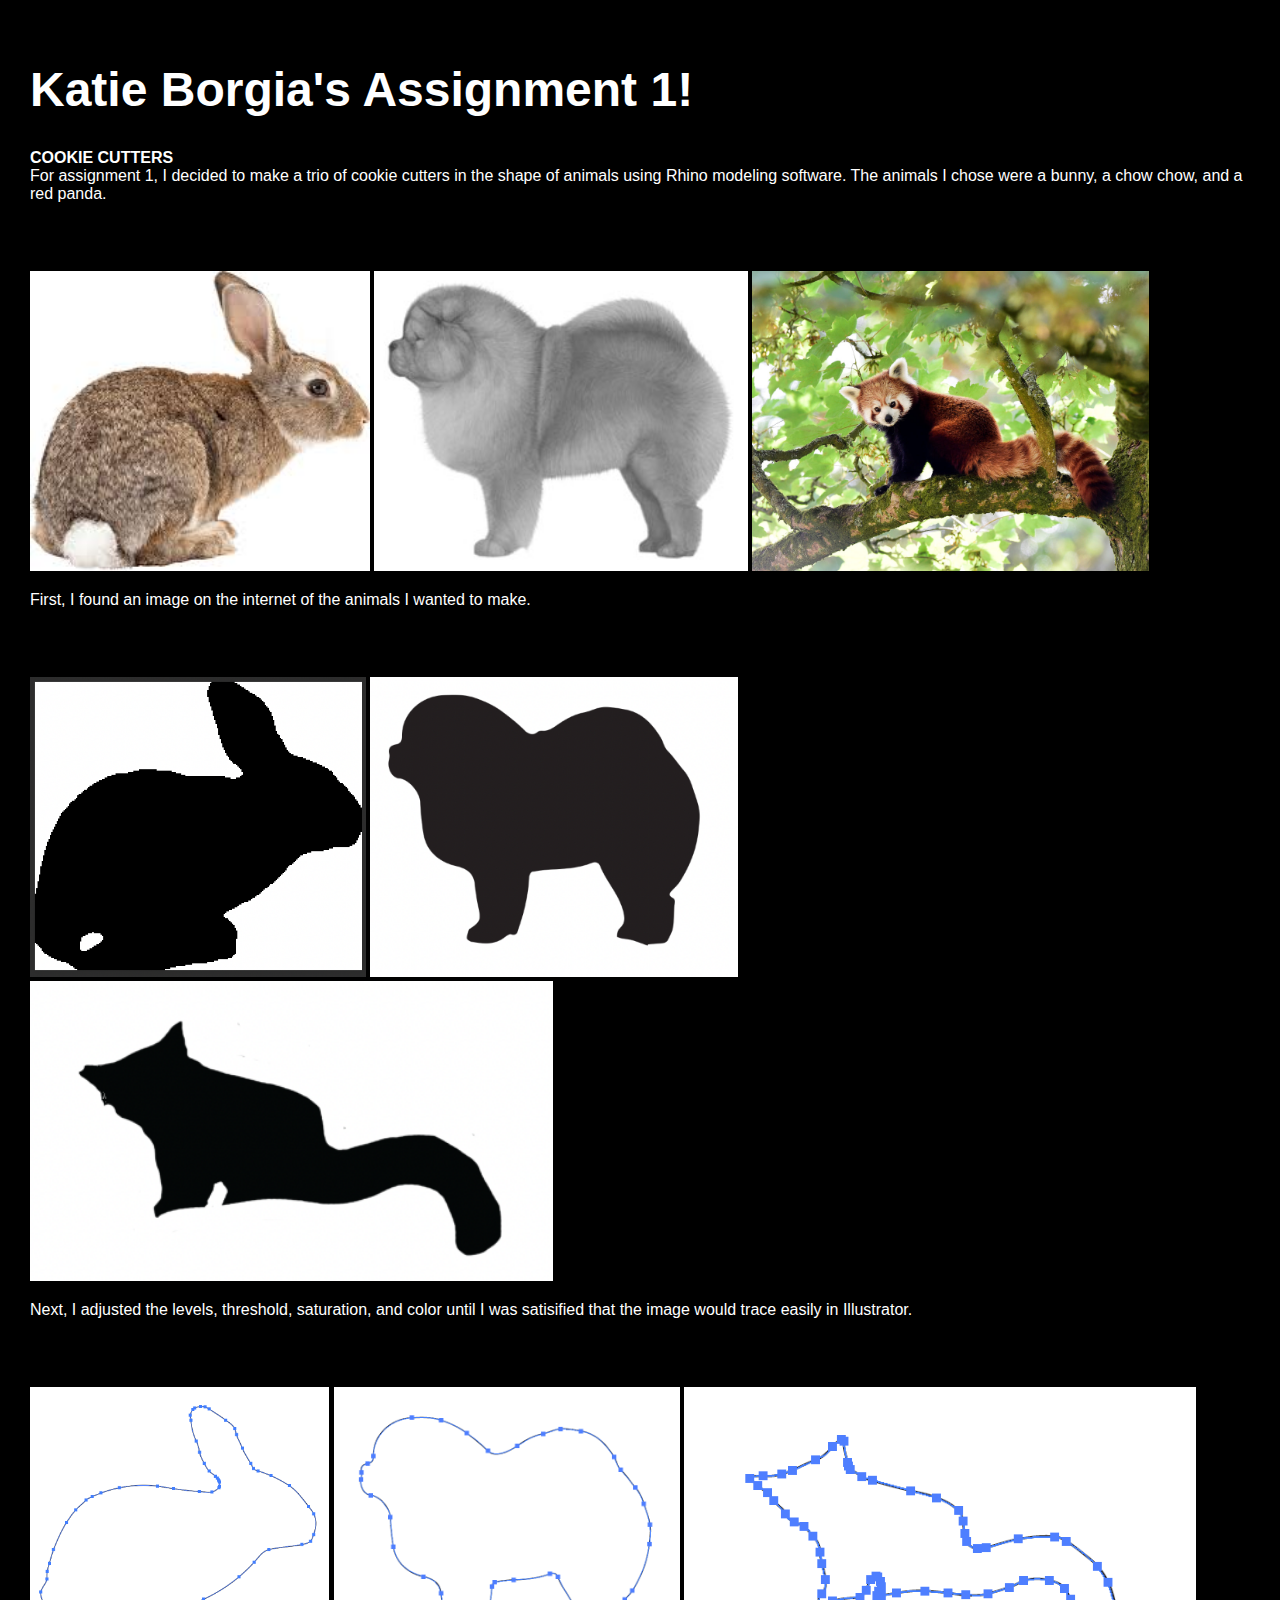
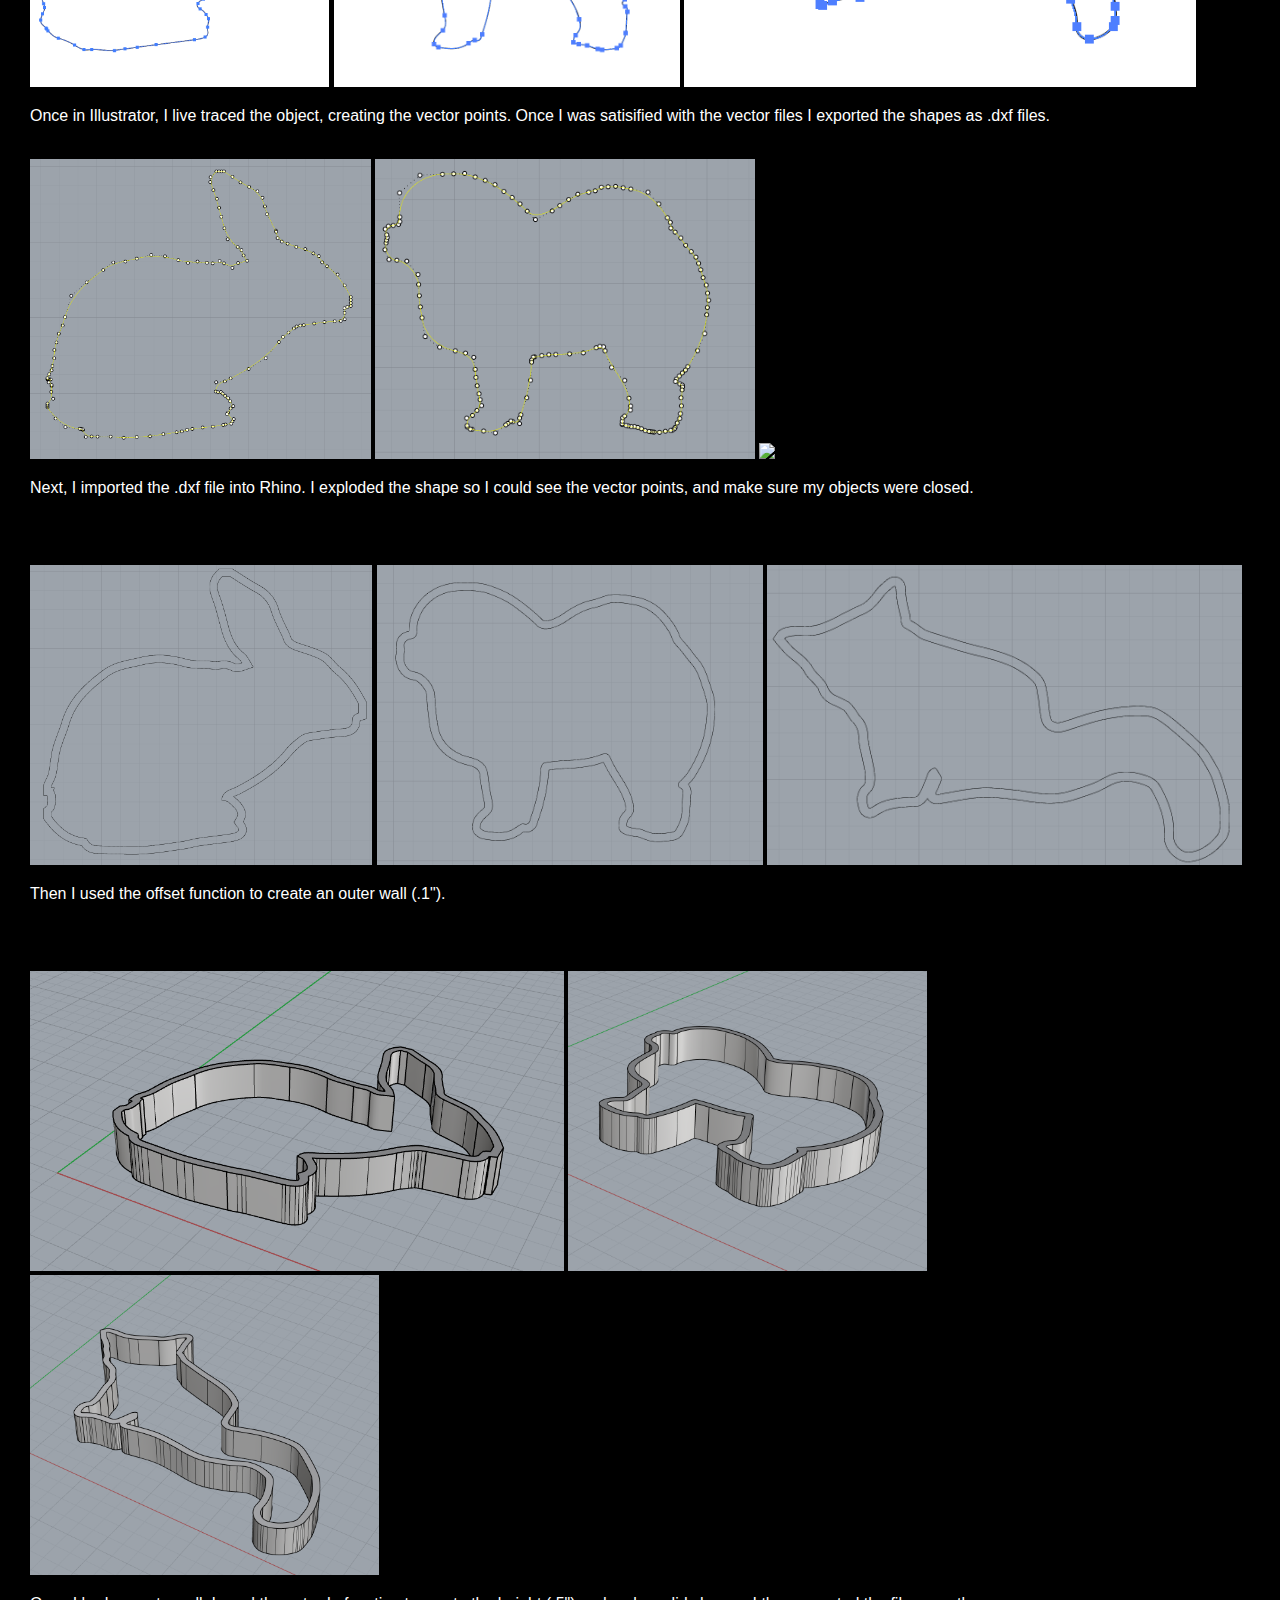
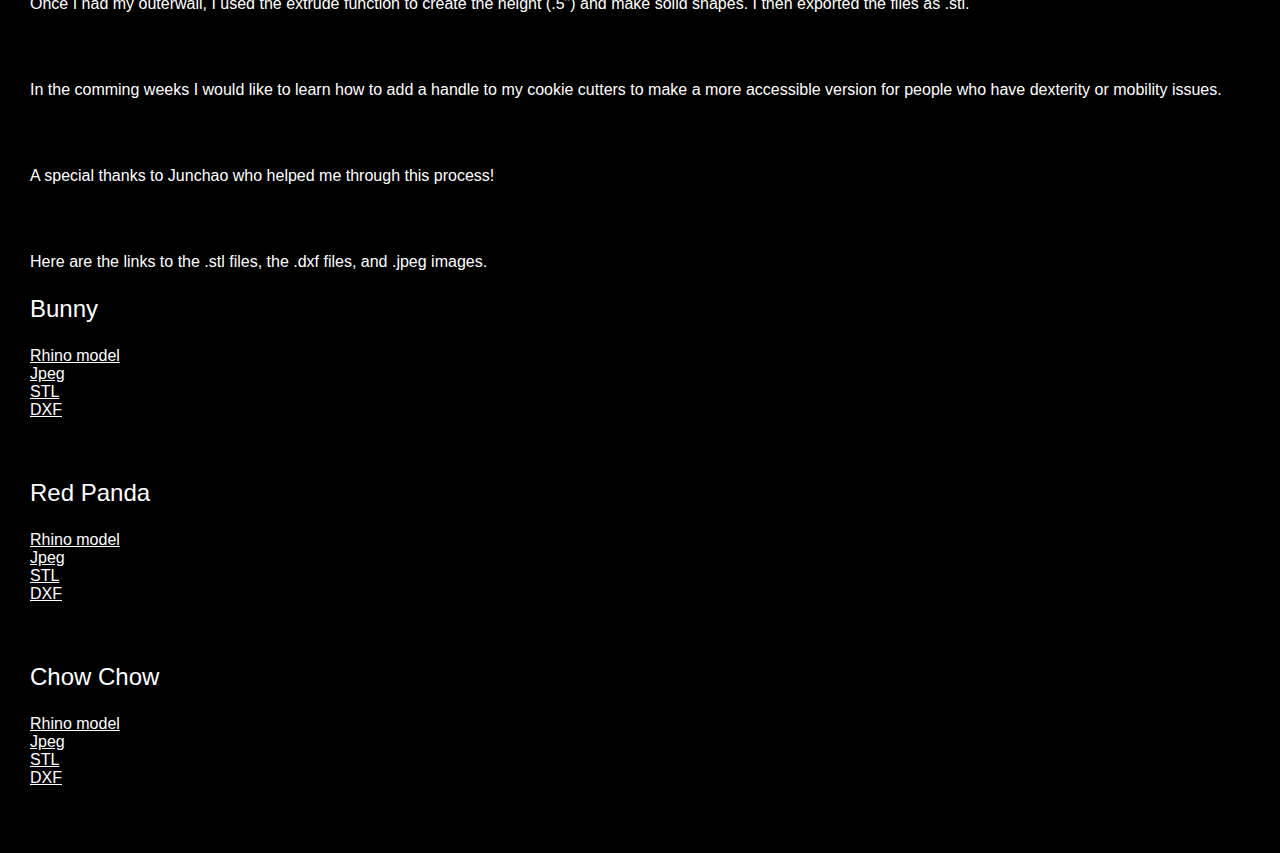
==== assignment1.html @ 9ff69662 "Update assignment1.html" ====
<!DOCTYPE html> 
<html> 
    <head> 
        <meta charset="utf-8"> 
        <meta name="viewport" content="width=device-width, maximum-scale=1.0" />

        <title>Katie Borgia's Assignment 1 Page!</title> 

        <link href="style.css" media="screen" rel="stylesheet" type="text/css" />

    </head> 
    <body> 

        <div class="header">
            <h1>Katie Borgia's Assignment 1!</h1>
           <p>
                <b>COOKIE CUTTERS</b><br>For assignment 1, I decided to make a trio of cookie cutters in the shape of animals using Rhino modeling software. The animals I chose were a bunny, a chow chow, and a red panda.
            </p><br><br>
            
            <p>
                <img src="bunny.jpeg" height=300></a>
                <img src="chowchow.jpeg" height=300></a>
                <img src="red panda.jpeg" height=300></a>
            </p>
            <p>
                First, I found an image on the internet of the animals I wanted to make.
            </p><br><br>
    
 
            <p>
                 <img src="threshold.png" height=300></a>
                 <img src="thresholdchowchow.png" height=300></a>
                 <img src="thresholdredpanda.png" height=300></a>
            </p>
            <p>
                Next, I adjusted the levels, threshold, saturation, and color until I was satisified that the image would trace easily in Illustrator.
            </p><br><br>

            
            <p>
                 <img src="vectorbunny.png" height=300></a>
                 <img src="vectorchowchow.png" height=300></a>
                 <img src="vectorredpanda.png" height=300></a>
            </p>
            <p>
                Once in Illustrator, I live traced the object, creating the vector points. Once I was satisified with the 
                vector files I exported the shapes as .dxf files.<br><br>
            </p>
            <p>
                 <img src="exploded.png" height=300></a>
                 <img src="exploded chow chow.png" height=300></a>
                 <img src="explodederedpanda.png" height=300></a>
            </p>
            <p>
               Next, I imported the .dxf file into Rhino. I exploded the shape so I could see the vector points, and make sure my objects were closed.
            </p><br><br>
            
            <p>
                 <img src="offset.png" height=300></a>
                 <img src="offsetchowchow.png" height=300></a>
                 <img src="offsetredpanda.png" height=300></a>
            </p>
            <p>
               Then I used the offset function to create an outer wall (.1").
            </p><br><br>
           
              <p>
                 <img src="extrude.png" height=300></a>
                 <img src="extrudechowchow.png" height=300></a>
                 <img src="extruderedpanda.png" height=300></a>
            </p>
            <p>
               Once I had my outerwall, I used the extrude function to create the height (.5") and make solid shapes. I then exported the files as .stl.
            </p><br><br>
<p> In the comming weeks I would like to learn how to add a handle to my cookie cutters to make a more accessible version for people who have dexterity or mobility issues.</p><br><br>
            <p>A special thanks to Junchao who helped me through this process!</p><br><br>
            <p>Here are the links to the .stl files, the .dxf files, and .jpeg images.</p>
                
                <p style="font-size: 24px">Bunny</p>
                <a href="bunny.3dm">Rhino model</a><br>
                <a href="bunny.jpeg">Jpeg</a><br>
                <a href="bunny.stl">STL</a><br>
                <a href="bunny.dxf">DXF</a><br><br><br>
               
                
                <p style="font-size: 24px">Red Panda</p>
                <a href="redpanda.3dm">Rhino model</a><br>
                <a href="red panda.jpeg">Jpeg</a><br>
                <a href="redpanda.stl">STL</a><br>
                <a href="redpanda.dxf">DXF</a><br><br><br>
                
                
                <p style="font-size: 24px">Chow Chow</p>
                <a href="chowchow.3dm">Rhino model</a><br>
                <a href="chowchow.jpeg">Jpeg</a><br>
                <a href="chowchow.stl">STL</a><br>
                <a href="chowchow.dxf">DXF</a><br><br><br>
               
            
            
</div>
    </body>
</html>
---- style.css ----
html, body {
  padding: 0 0 0 0;
  margin: 0;
  font-family: 'Didact Gothic', sans-serif;
  background-color: #000;
  color:#ffffff;
}

h1,h2,h3,h4 {
  font-family: 'Didact Gothic', sans-serif;
  }

a {
  color: #ffffff;
}

.header {
  background: #000;
  color: #ffffff;
  padding: 30px 30px 30px;
  clear: left;
}

.header h1 {
  font-size: 48px;
  }

.introduction {
  padding-left: 30px;
}

.introduction img {
  float: left;
  padding-bottom: 20px;
  padding-right: 20px;
}
  
.introduction p {
  font-size: 24px;
  margin-top: 2px;
}
  
.assignment {
  font-size: 12px;
  line-height: 24px;
  font-family: 'Didact Gothic', sans-serif;
  padding: 20px 20px 20px 0px;
  width: 250px;
  height: 350px;
  float: left;
}

.assignment a {
    color: #ffffff;
    text-decoration: none;
}

.assignment a:hover {
  background: #F06;
  color: #F06;
  text-decoration: none;
}

.footer {
    width: 1100px;
    float: left;
    padding: 300px 0px 30px 30px;
}

.widebody {
    width: 800px;
    padding: 0px 30px 30px 30px;
}

.widebody a {
}

.widebody a:hover {
  background: #000;
  color: #FFFFFF;
  text-decoration: none;
}
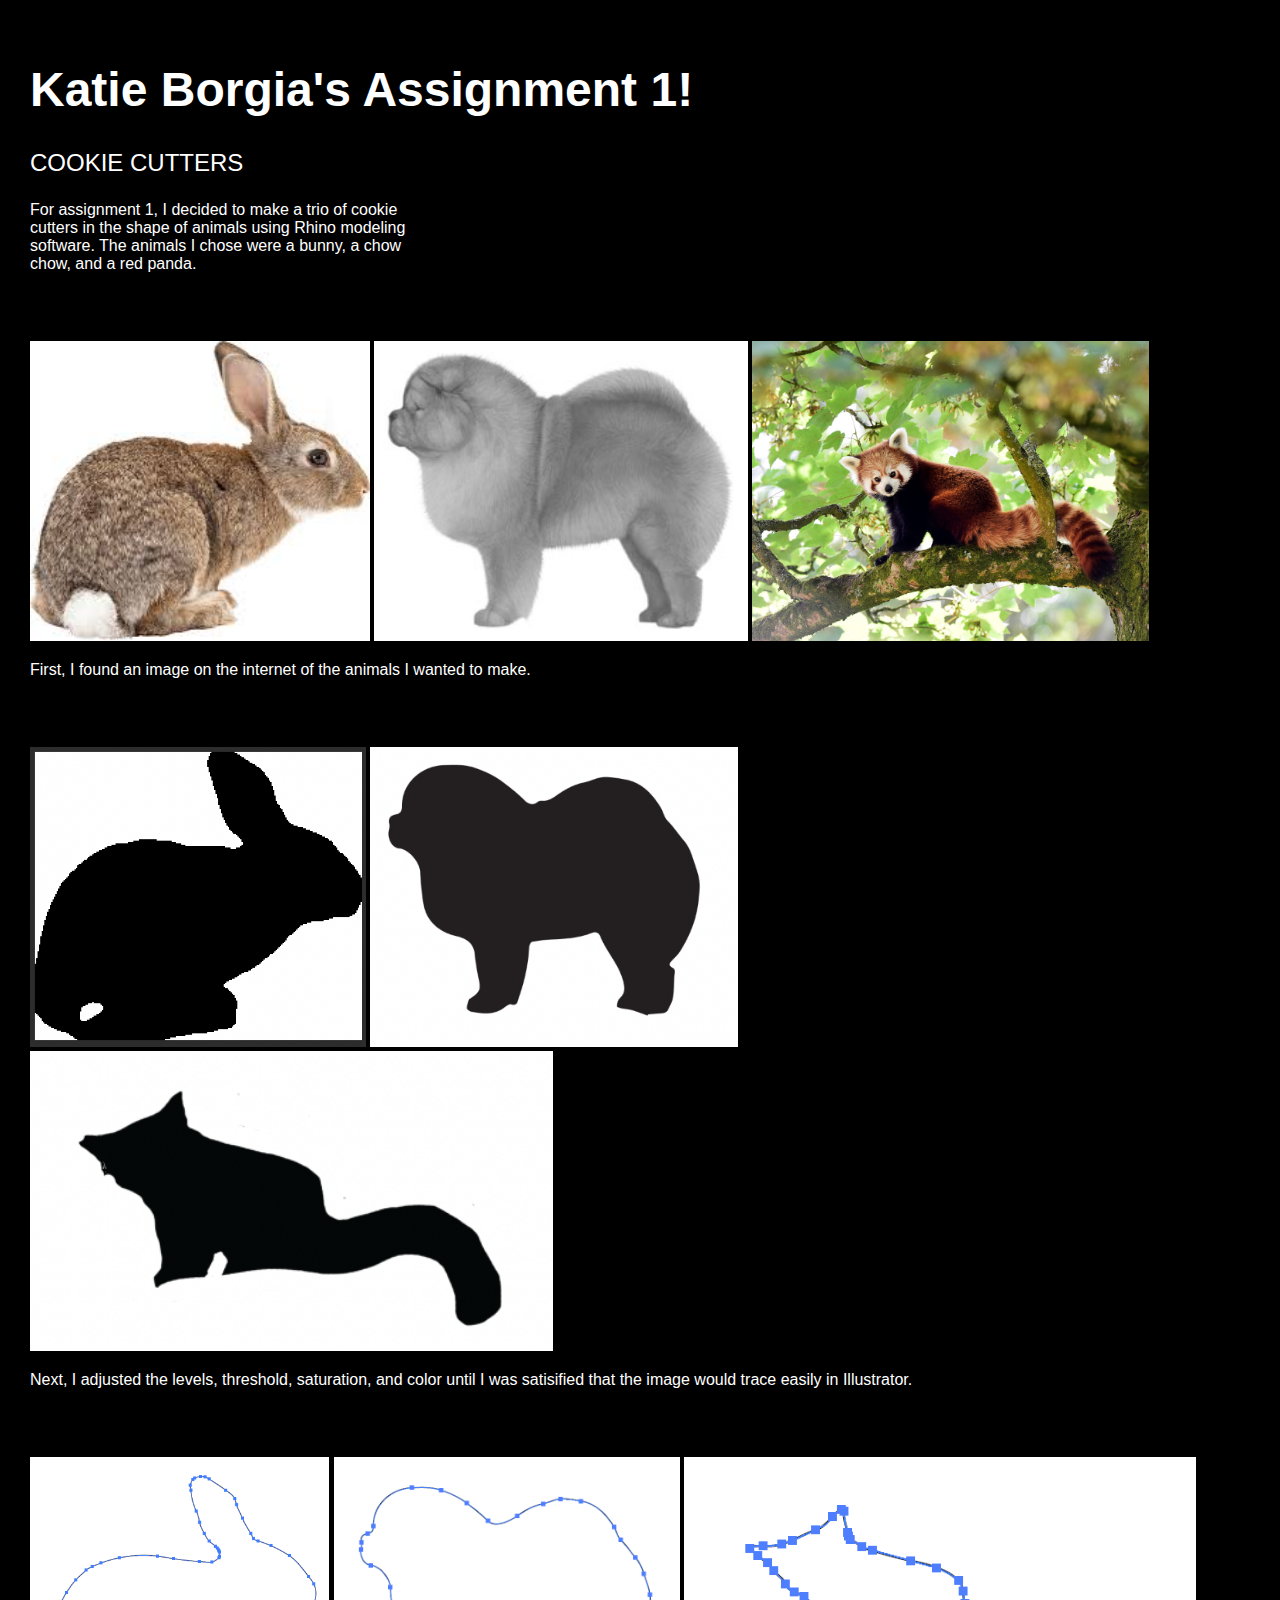
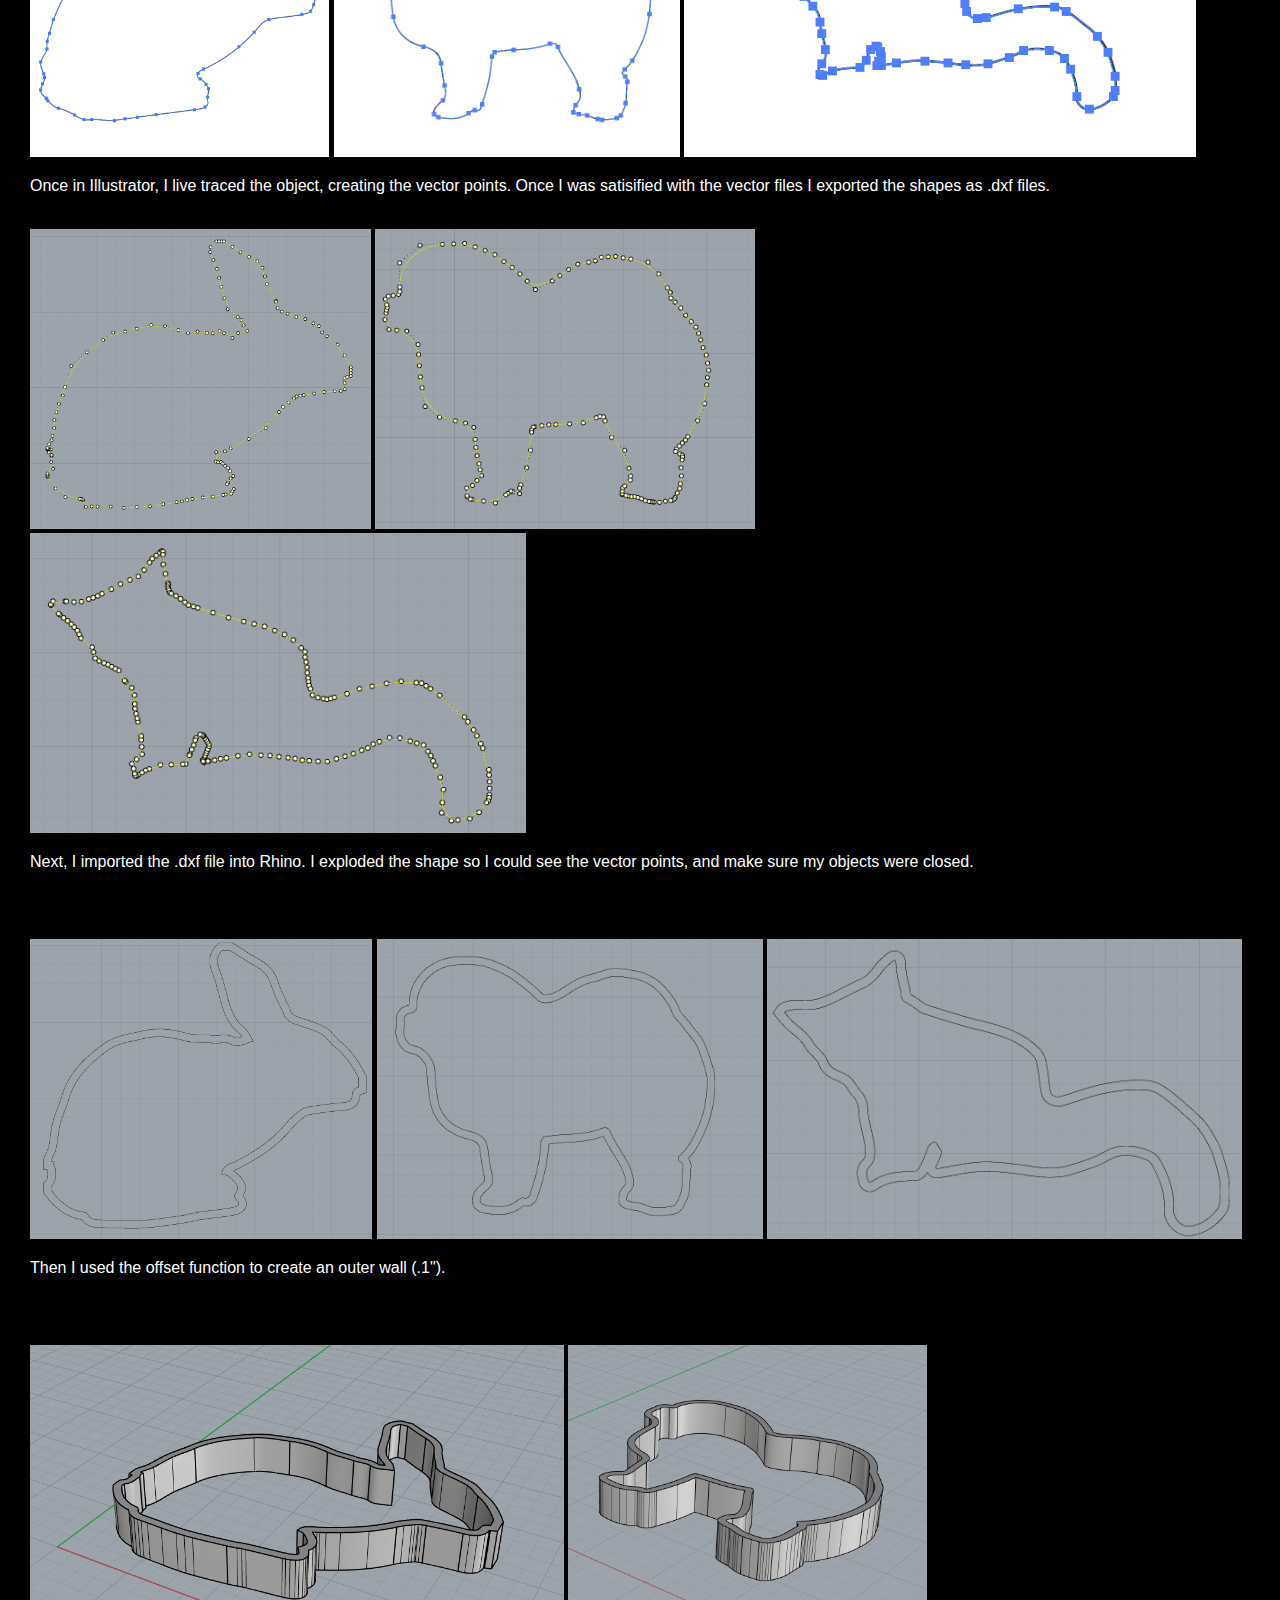
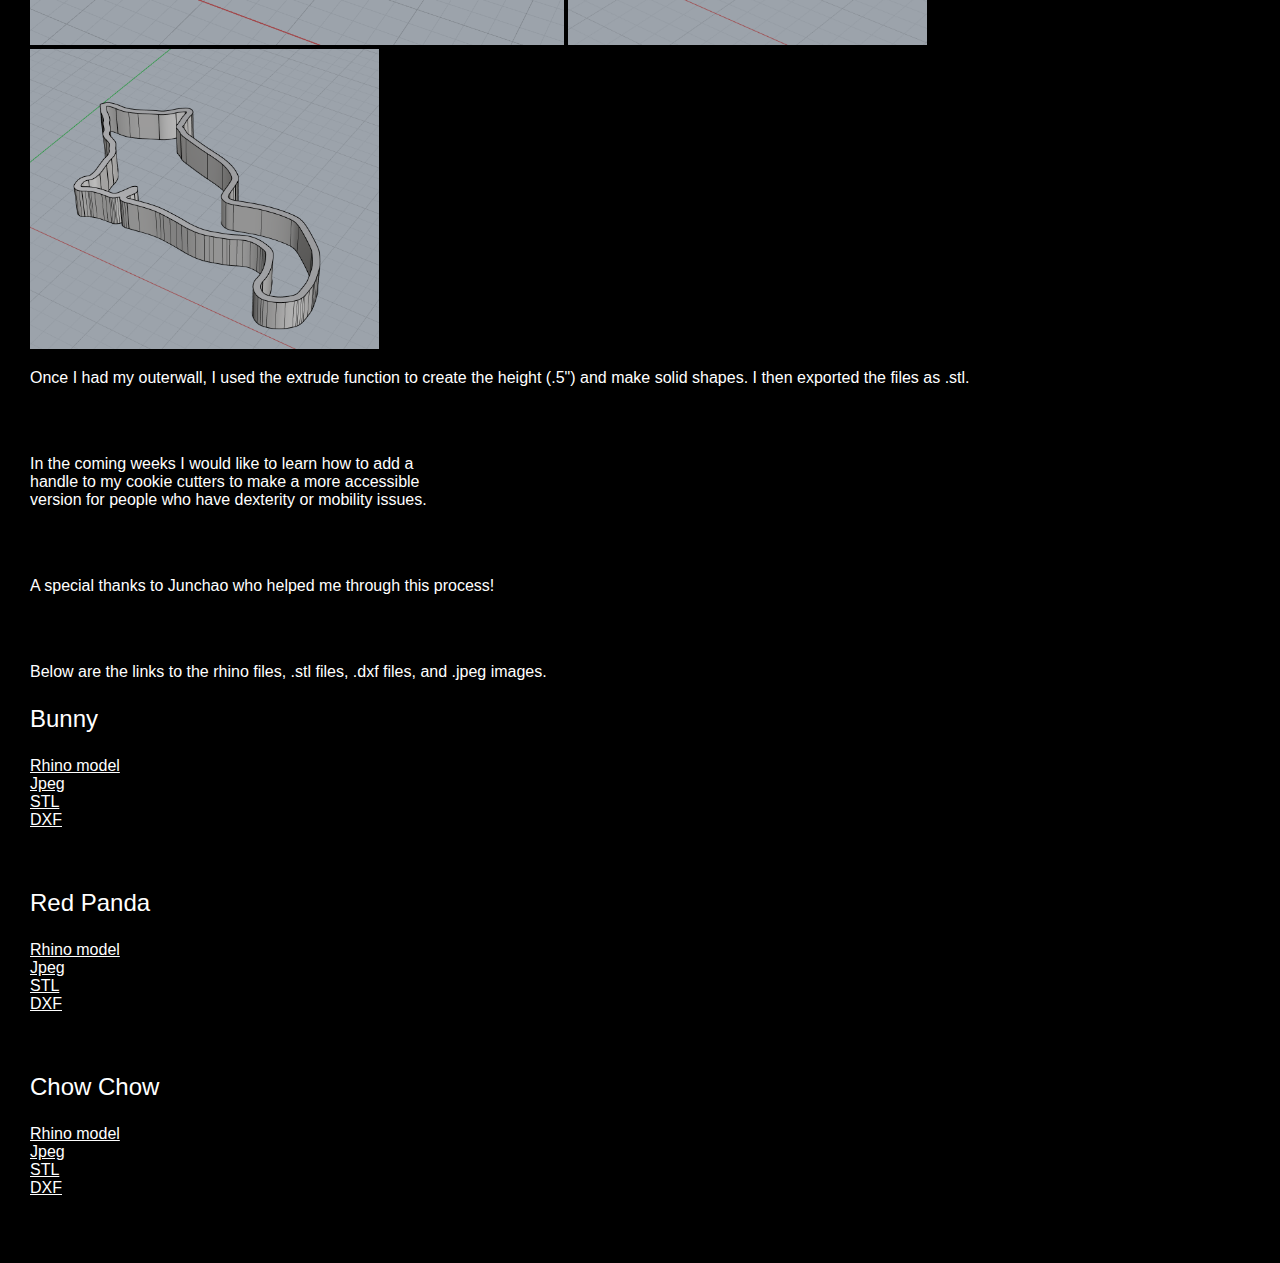
==== commit be778e91: "Update assignment1.html" ====
--- a/assignment1.html
+++ b/assignment1.html
@@ -13,8 +13,10 @@
 
         <div class="header">
             <h1>Katie Borgia's Assignment 1!</h1>
-           <p>
-                <b>COOKIE CUTTERS</b><br>For assignment 1, I decided to make a trio of cookie cutters in the shape of animals using Rhino modeling software. The animals I chose were a bunny, a chow chow, and a red panda.
+           <p style="font-size: 24px">
+                COOKIE CUTTERS
+            </p>
+               <p style="width: 400px">For assignment 1, I decided to make a trio of cookie cutters in the shape of animals using Rhino modeling software. The animals I chose were a bunny, a chow chow, and a red panda.
             </p><br><br>
             
             <p>
@@ -49,7 +51,7 @@
             <p>
                  <img src="exploded.png" height=300></a>
                  <img src="exploded chow chow.png" height=300></a>
-                 <img src="explodederedpanda.png" height=300></a>
+                 <img src="exploderedpanda.png" height=300></a>
             </p>
             <p>
                Next, I imported the .dxf file into Rhino. I exploded the shape so I could see the vector points, and make sure my objects were closed.
@@ -72,9 +74,10 @@
             <p>
                Once I had my outerwall, I used the extrude function to create the height (.5") and make solid shapes. I then exported the files as .stl.
             </p><br><br>
-<p> In the comming weeks I would like to learn how to add a handle to my cookie cutters to make a more accessible version for people who have dexterity or mobility issues.</p><br><br>
+
+            <p style="width: 400px"> In the coming weeks I would like to learn how to add a handle to my cookie cutters to make a more accessible version for people who have dexterity or mobility issues.</p><br><br>
             <p>A special thanks to Junchao who helped me through this process!</p><br><br>
-            <p>Here are the links to the .stl files, the .dxf files, and .jpeg images.</p>
+            <p>Below are the links to the rhino files, .stl files, .dxf files, and .jpeg images.</p>
                 
                 <p style="font-size: 24px">Bunny</p>
                 <a href="bunny.3dm">Rhino model</a><br>
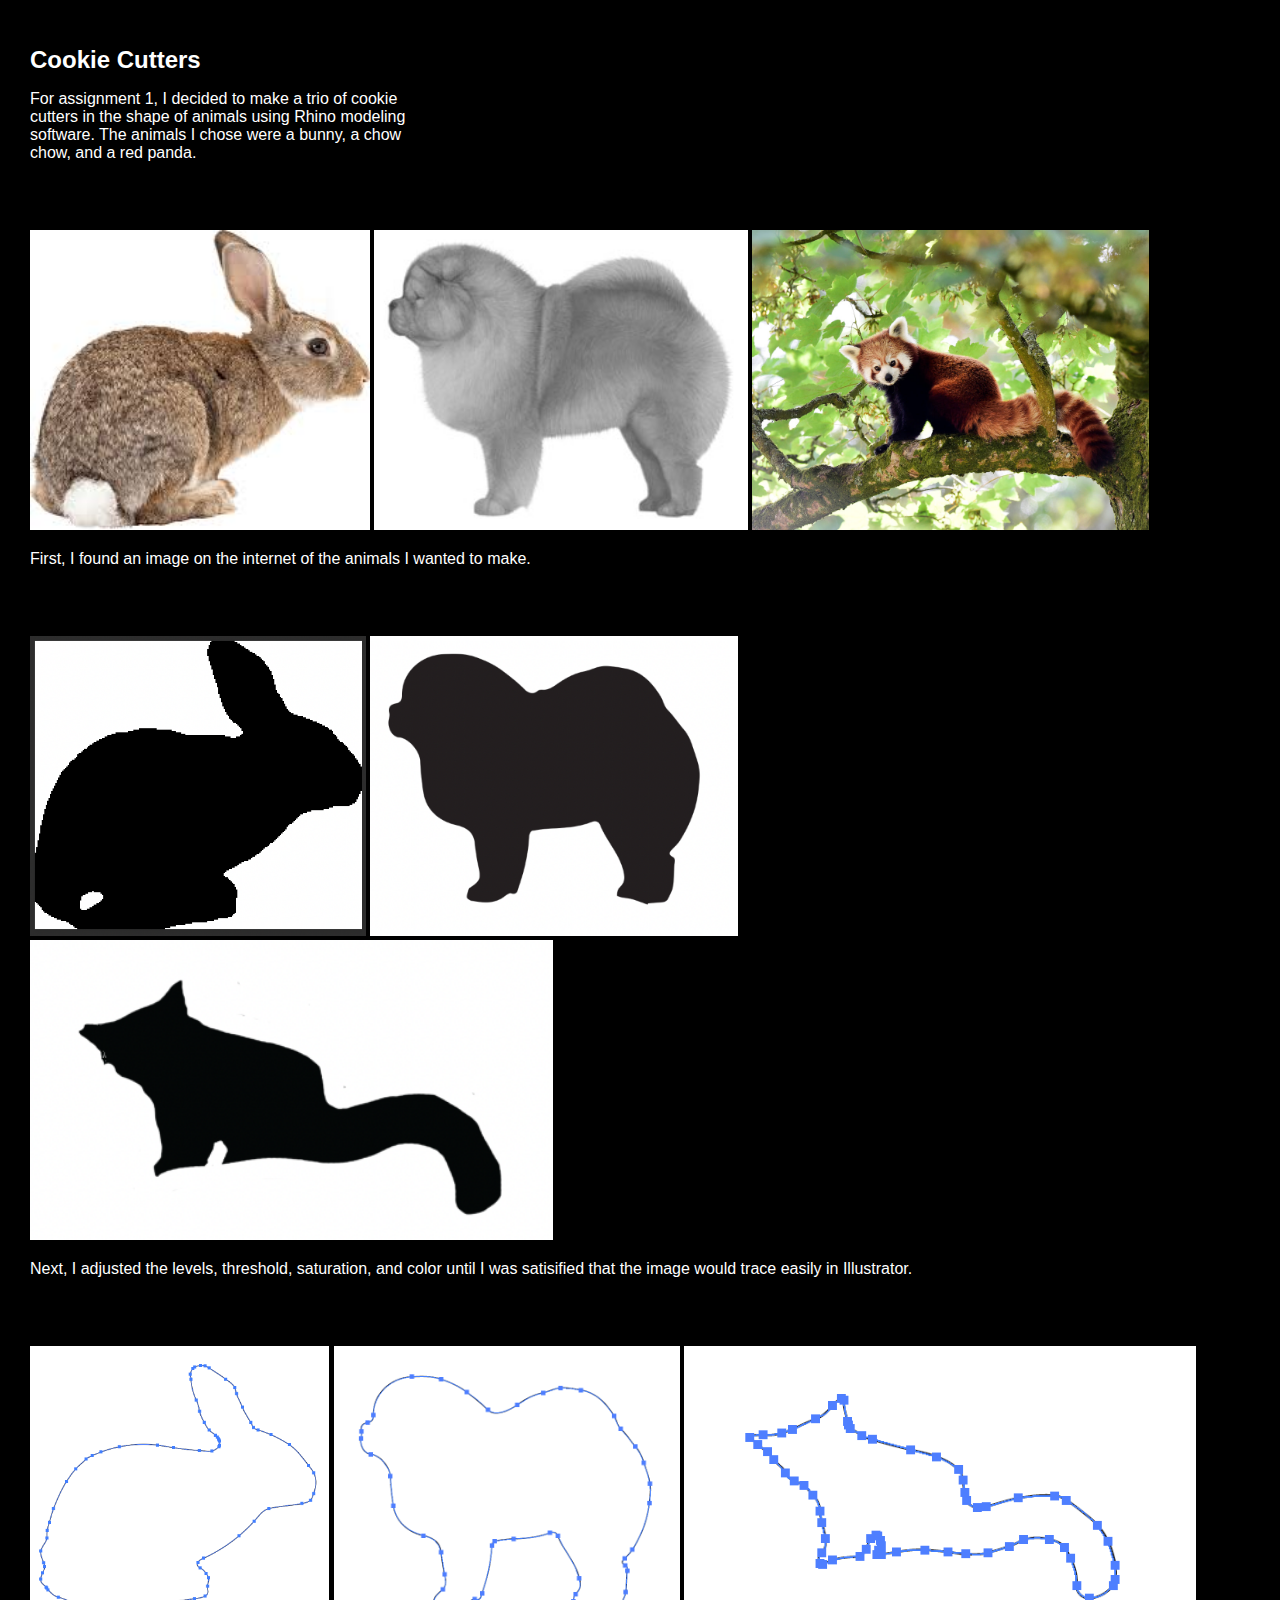
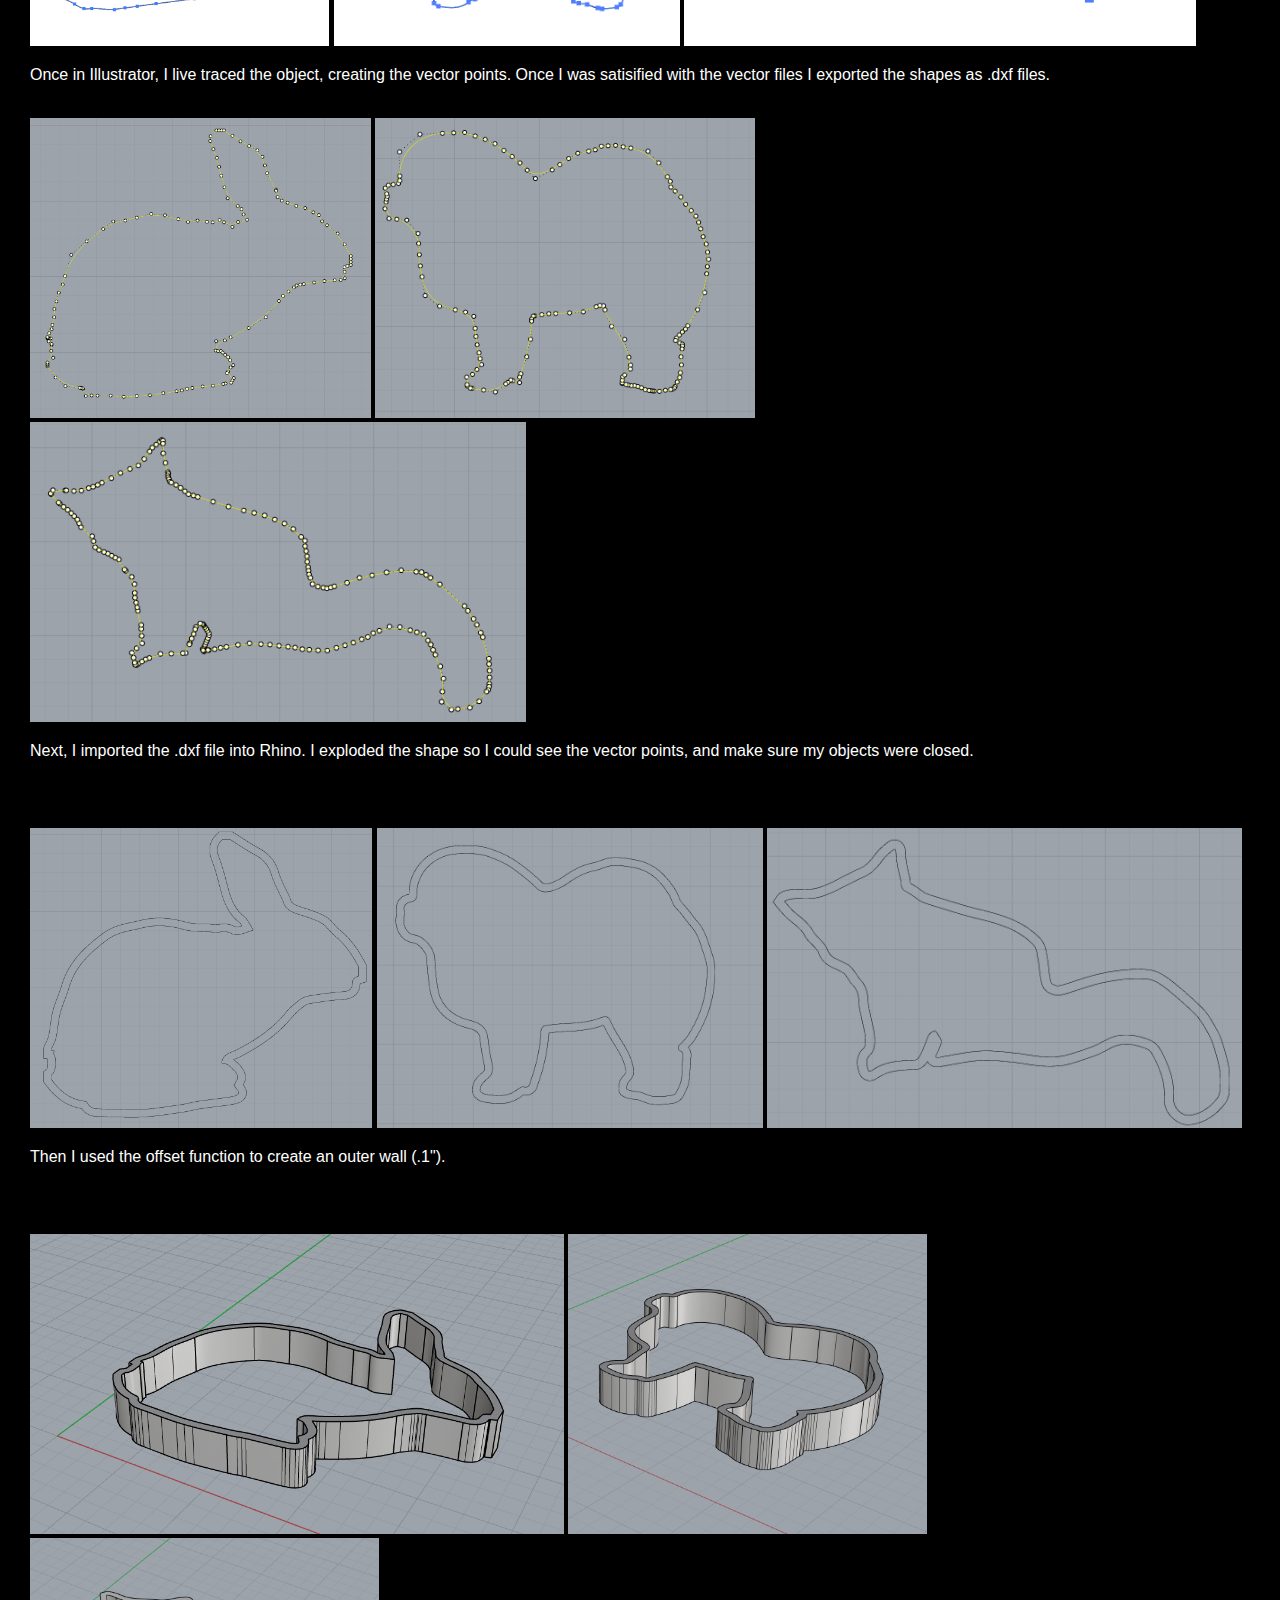
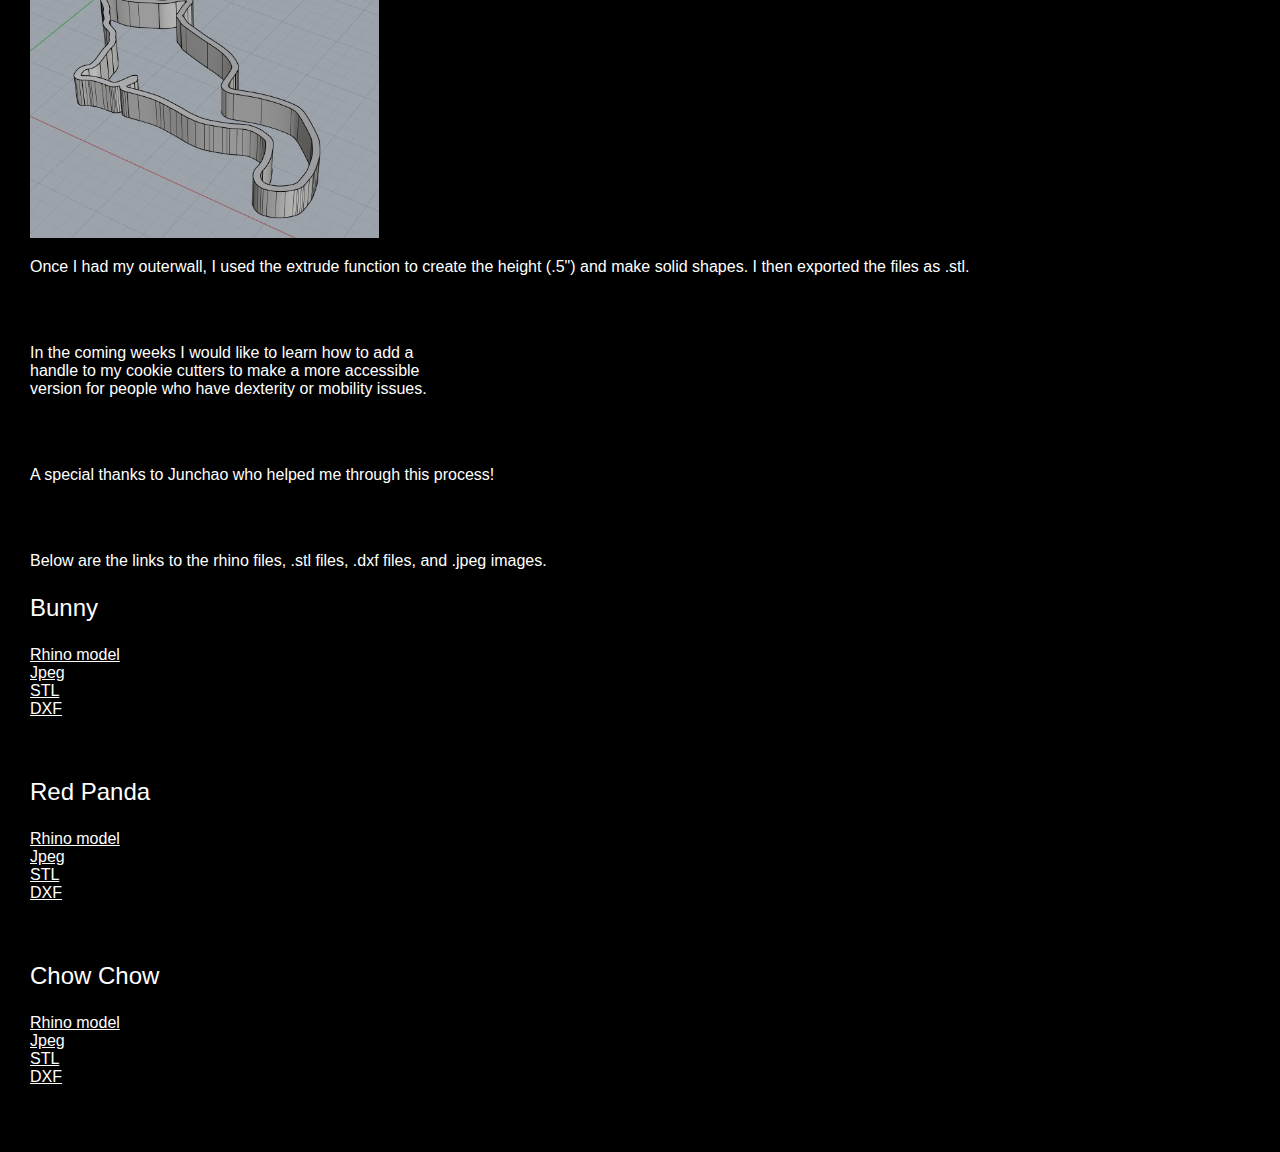
==== commit 1c3ba18c: "Update assignment1.html" ====
--- a/assignment1.html
+++ b/assignment1.html
@@ -12,11 +12,8 @@
     <body> 
 
         <div class="header">
-            <h1>Katie Borgia's Assignment 1!</h1>
-           <p style="font-size: 24px">
-                COOKIE CUTTERS
-            </p>
-               <p style="width: 400px">For assignment 1, I decided to make a trio of cookie cutters in the shape of animals using Rhino modeling software. The animals I chose were a bunny, a chow chow, and a red panda.
+            <h1>Cookie Cutters</h1>
+          <p style="width: 400px">For assignment 1, I decided to make a trio of cookie cutters in the shape of animals using Rhino modeling software. The animals I chose were a bunny, a chow chow, and a red panda.
             </p><br><br>
             
             <p>
--- a/style.css
+++ b/style.css
@@ -7,9 +7,11 @@
   color:#ffffff;
 }
 
-h1,h2,h3,h4 {
-  font-family: 'Didact Gothic', sans-serif;
-  }
+header > img {
+    float:left;
+    width:150px;
+    margin-left:20px;
+}
 
 a {
   color: #ffffff;
@@ -22,33 +24,49 @@
   clear: left;
 }
 
-.header h1 {
-  font-size: 48px;
-  }
+ul {
+        font-family: 'Didact Gothic', sans-serif;
+        list-style-type: none;
+        margin-right: 100px;
+        padding: 0;
+        overflow: hidden;
+    }
+    
+li {
+        float: right;
+        font-size:24px;
+    }
 
-.introduction {
-  padding-left: 30px;
+li a {
+        display:inline-block;
+        color:#ffffff;
+        text-align: center;
+        padding: 16px;
+        text-decoration: none;
+        font-size:24px;
+        margin-bottom: 10px;
+    }
+
+    li a:hover {
+        color: #ff0000;
+    }
+
+  .assignment {
+  font-family: 'Didact Gothic', sans-serif;
+  padding: 20px 20px 20px 0px;
+  width: 400px;
+  height: 350px;
+  float: left;
+  
 }
 
-.introduction img {
-  float: left;
-  padding-bottom: 20px;
-  padding-right: 20px;
-}
-  
-.introduction p {
+   h1 {
+        font-size: 24px;     
+    }
+
+h2 {
   font-size: 24px;
-  margin-top: 2px;
-}
-  
-.assignment {
-  font-size: 12px;
   line-height: 24px;
-  font-family: 'Didact Gothic', sans-serif;
-  padding: 20px 20px 20px 0px;
-  width: 250px;
-  height: 350px;
-  float: left;
 }
 
 .assignment a {
@@ -57,9 +75,23 @@
 }
 
 .assignment a:hover {
-  background: #F06;
-  color: #F06;
+  color: #ff0000;
   text-decoration: none;
+}
+
+ div.p {
+        padding: 20px;
+        text-align: left;
+        font-size: 24px;
+    }
+.introduction img {
+  float: left;
+  margin-left: 20px;
+}
+
+.introduction p {
+  margin-left: 20px;
+  font-size: 24px;
 }
 
 .footer {
@@ -82,3 +114,7 @@
   text-decoration: none;
 }
 
+   
+
+
+
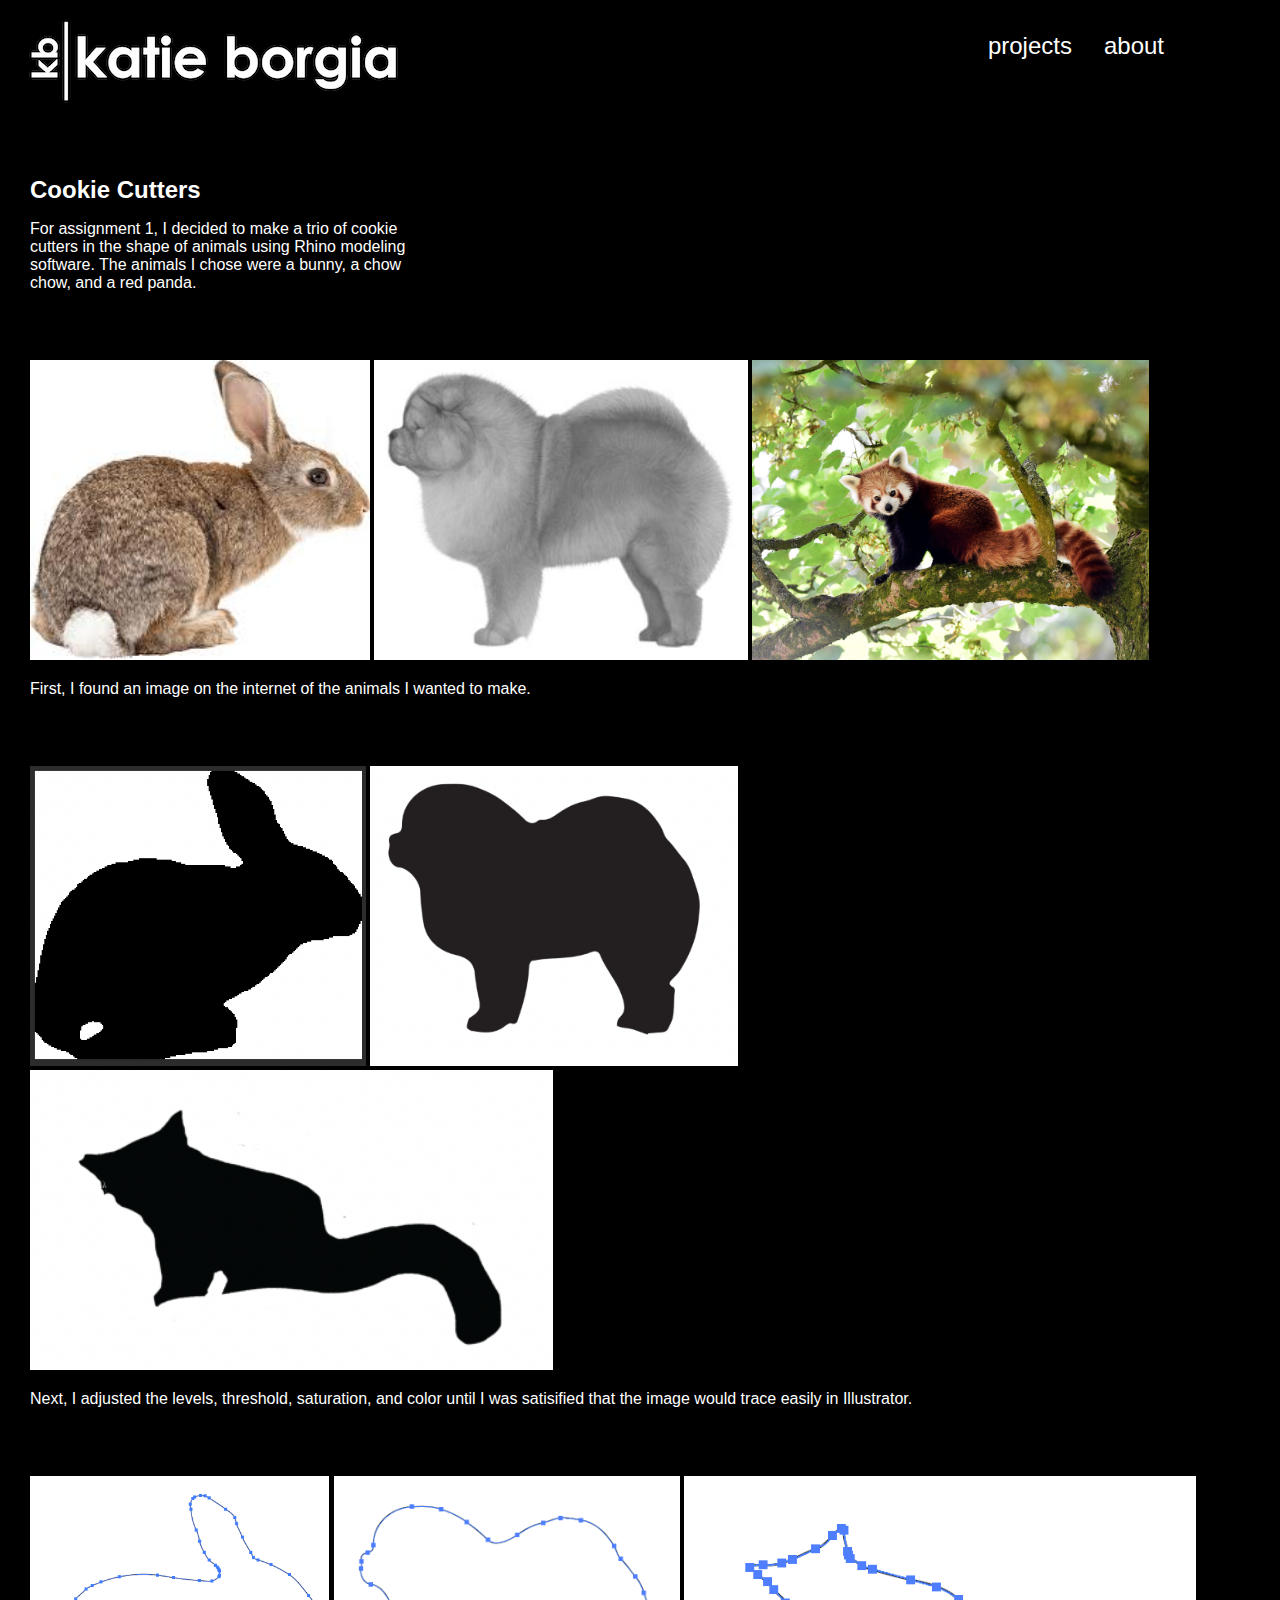
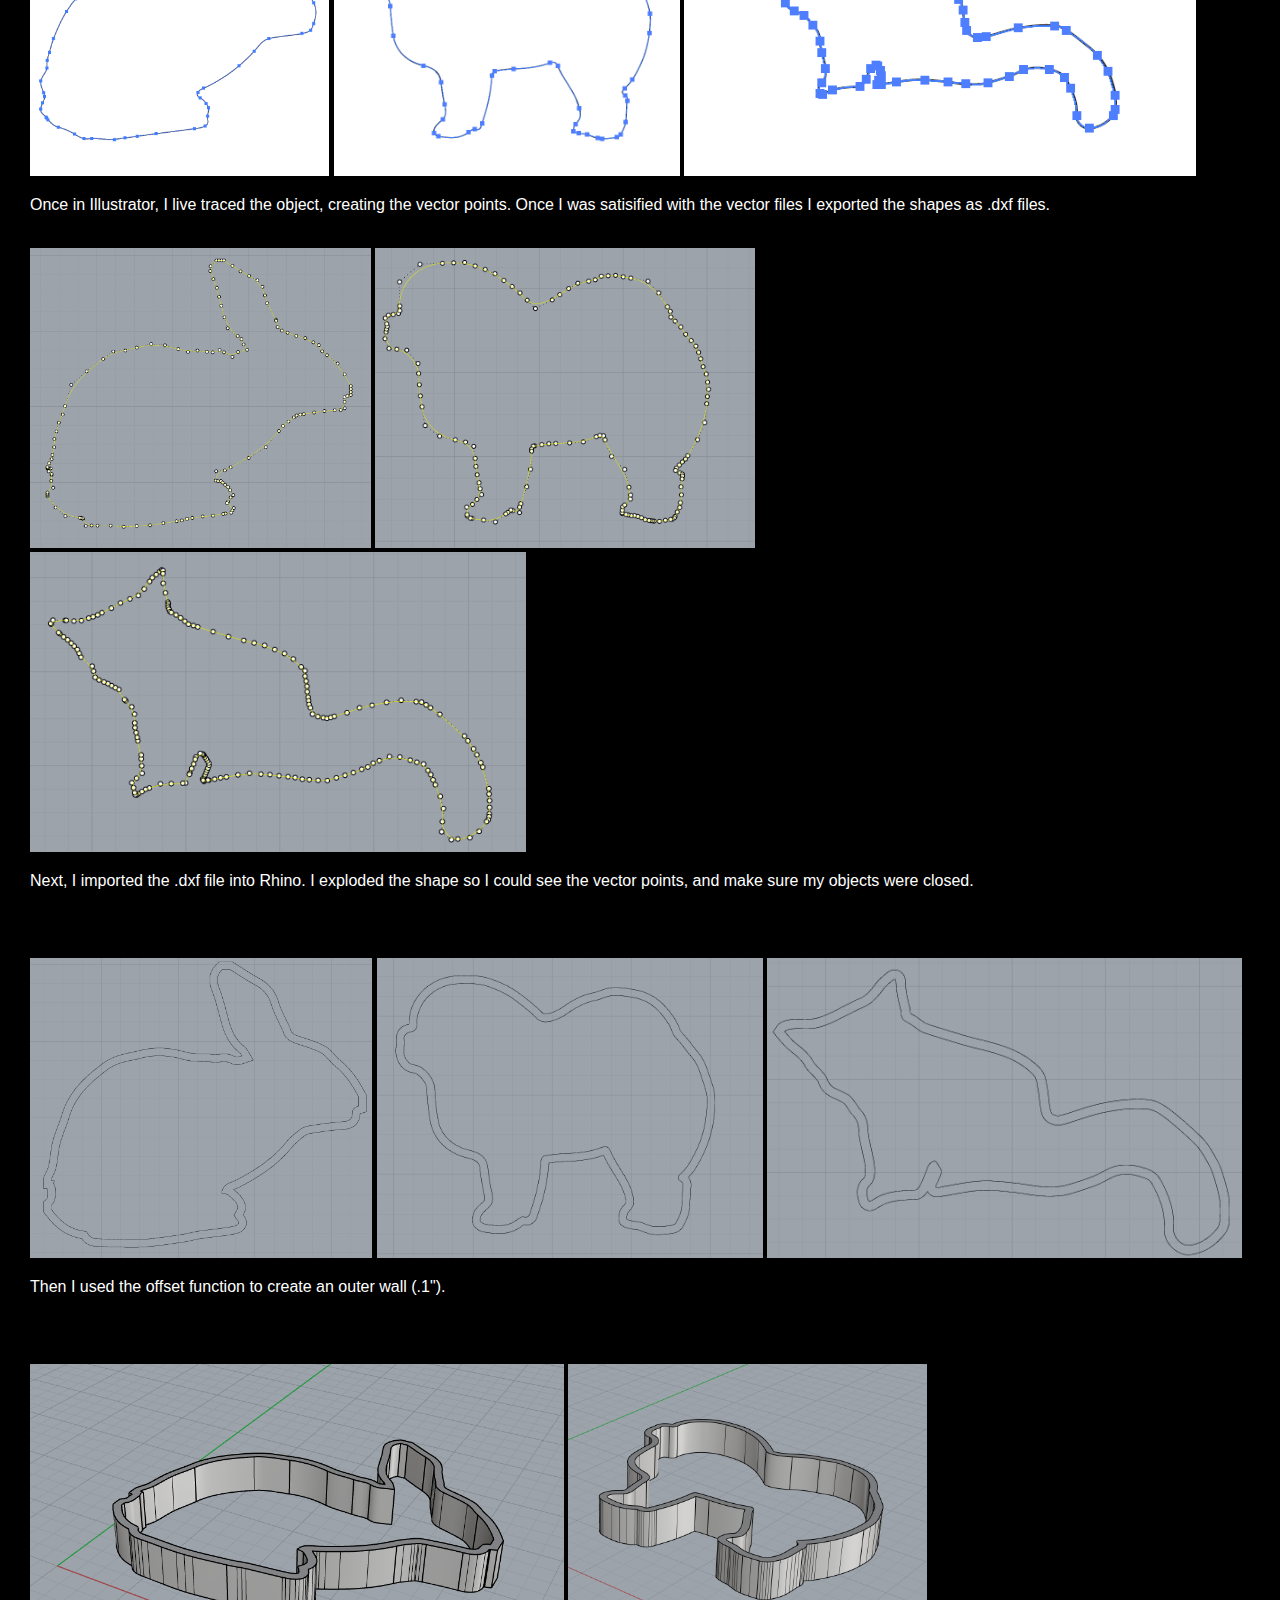
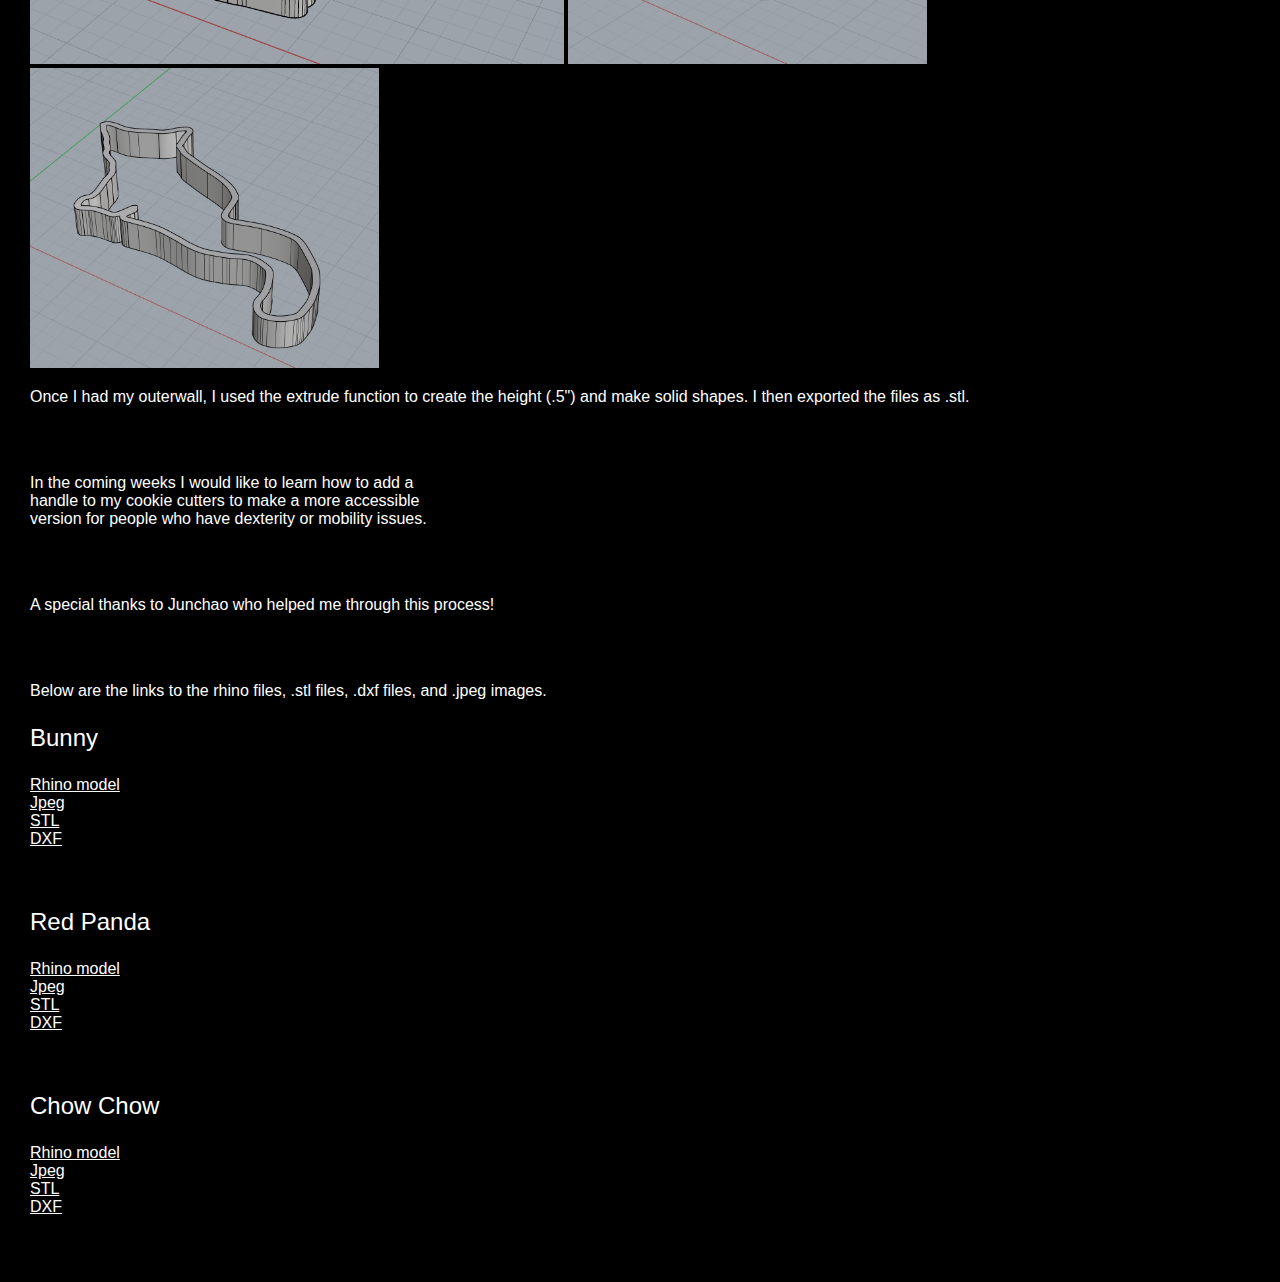
==== commit 0991ce34: "Update assignment1.html" ====
--- a/assignment1.html
+++ b/assignment1.html
@@ -10,6 +10,15 @@
 
     </head> 
     <body> 
+     <header>
+      <nav>
+      <ul class="navigation-items">
+      <li style="float: left;"><a style="display: inline;" href="index.html"><img src="logok.png" alt="Katie Borgia's logo"/></a></li>
+      <li><a href="about.html">about</a></li>
+      <li><a href="index.html">projects</a></li>
+      </ul>
+      </nav>
+    </header>
 
         <div class="header">
             <h1>Cookie Cutters</h1>
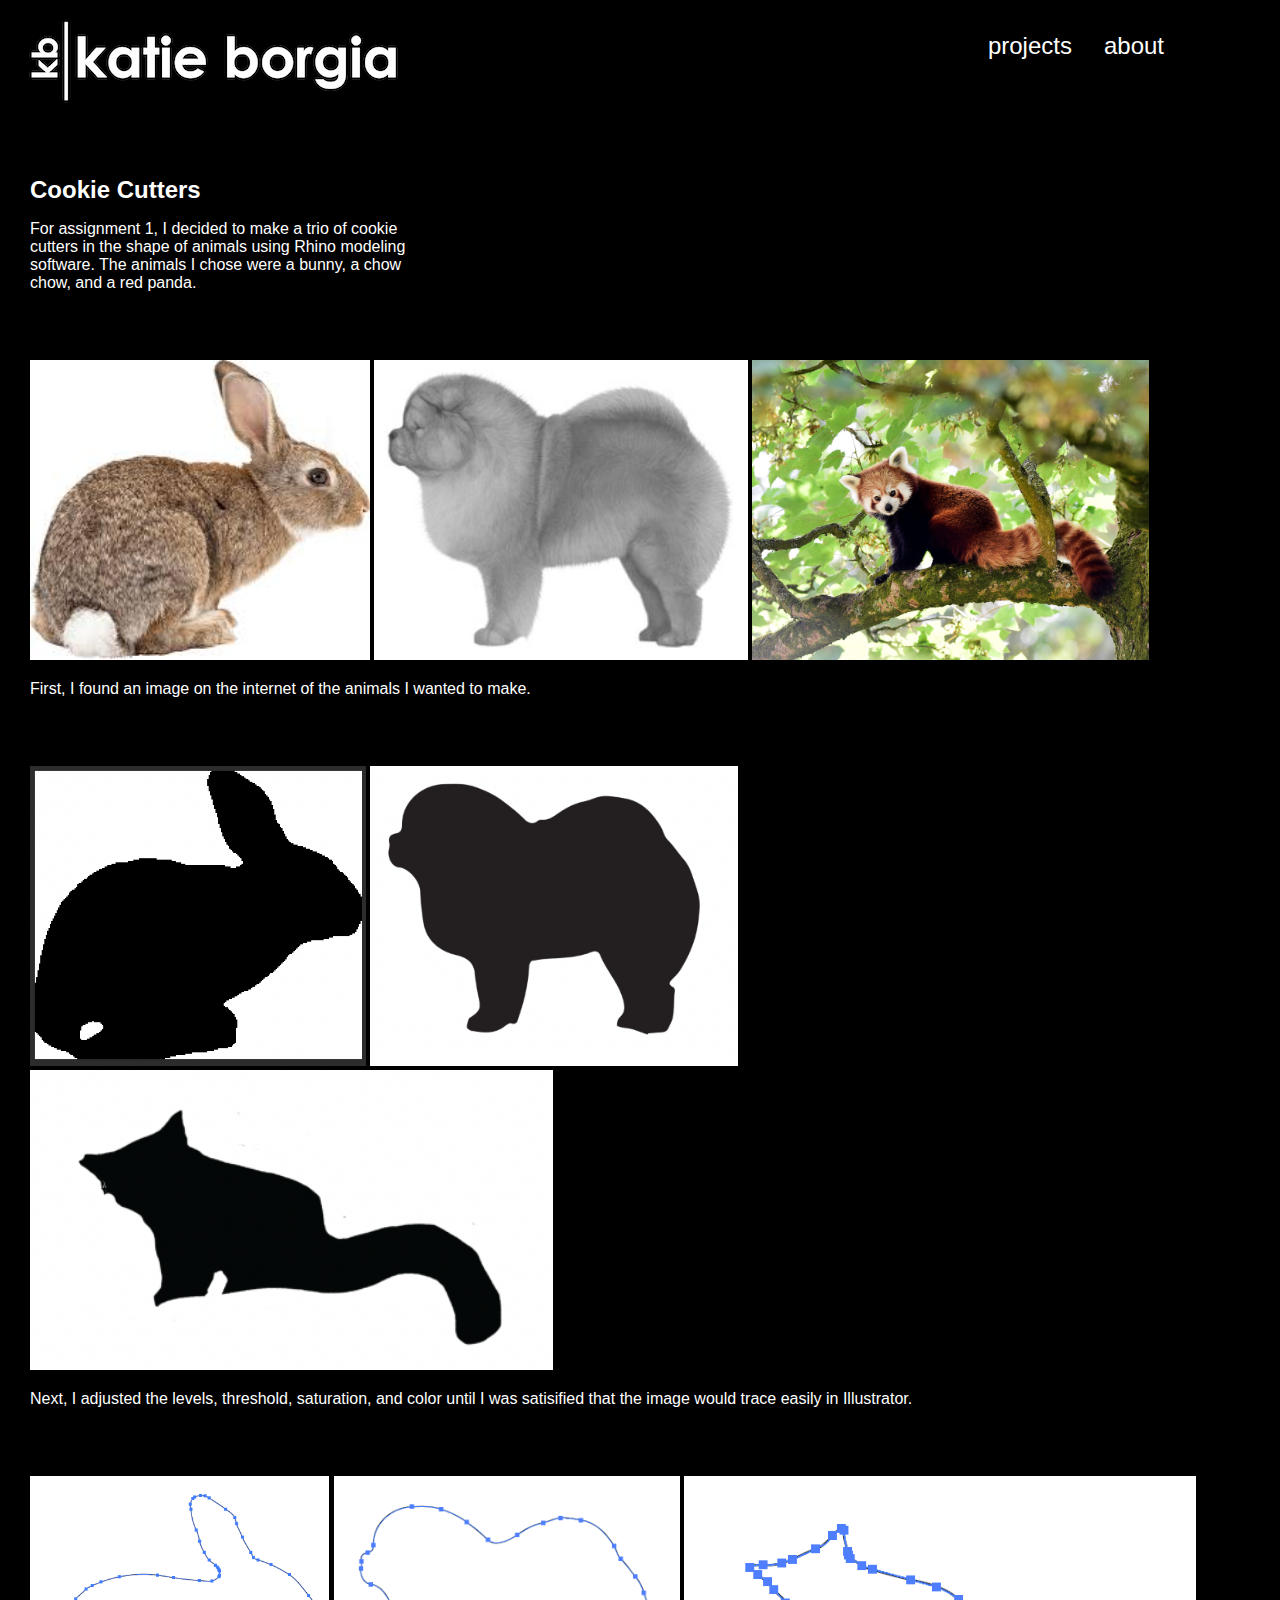
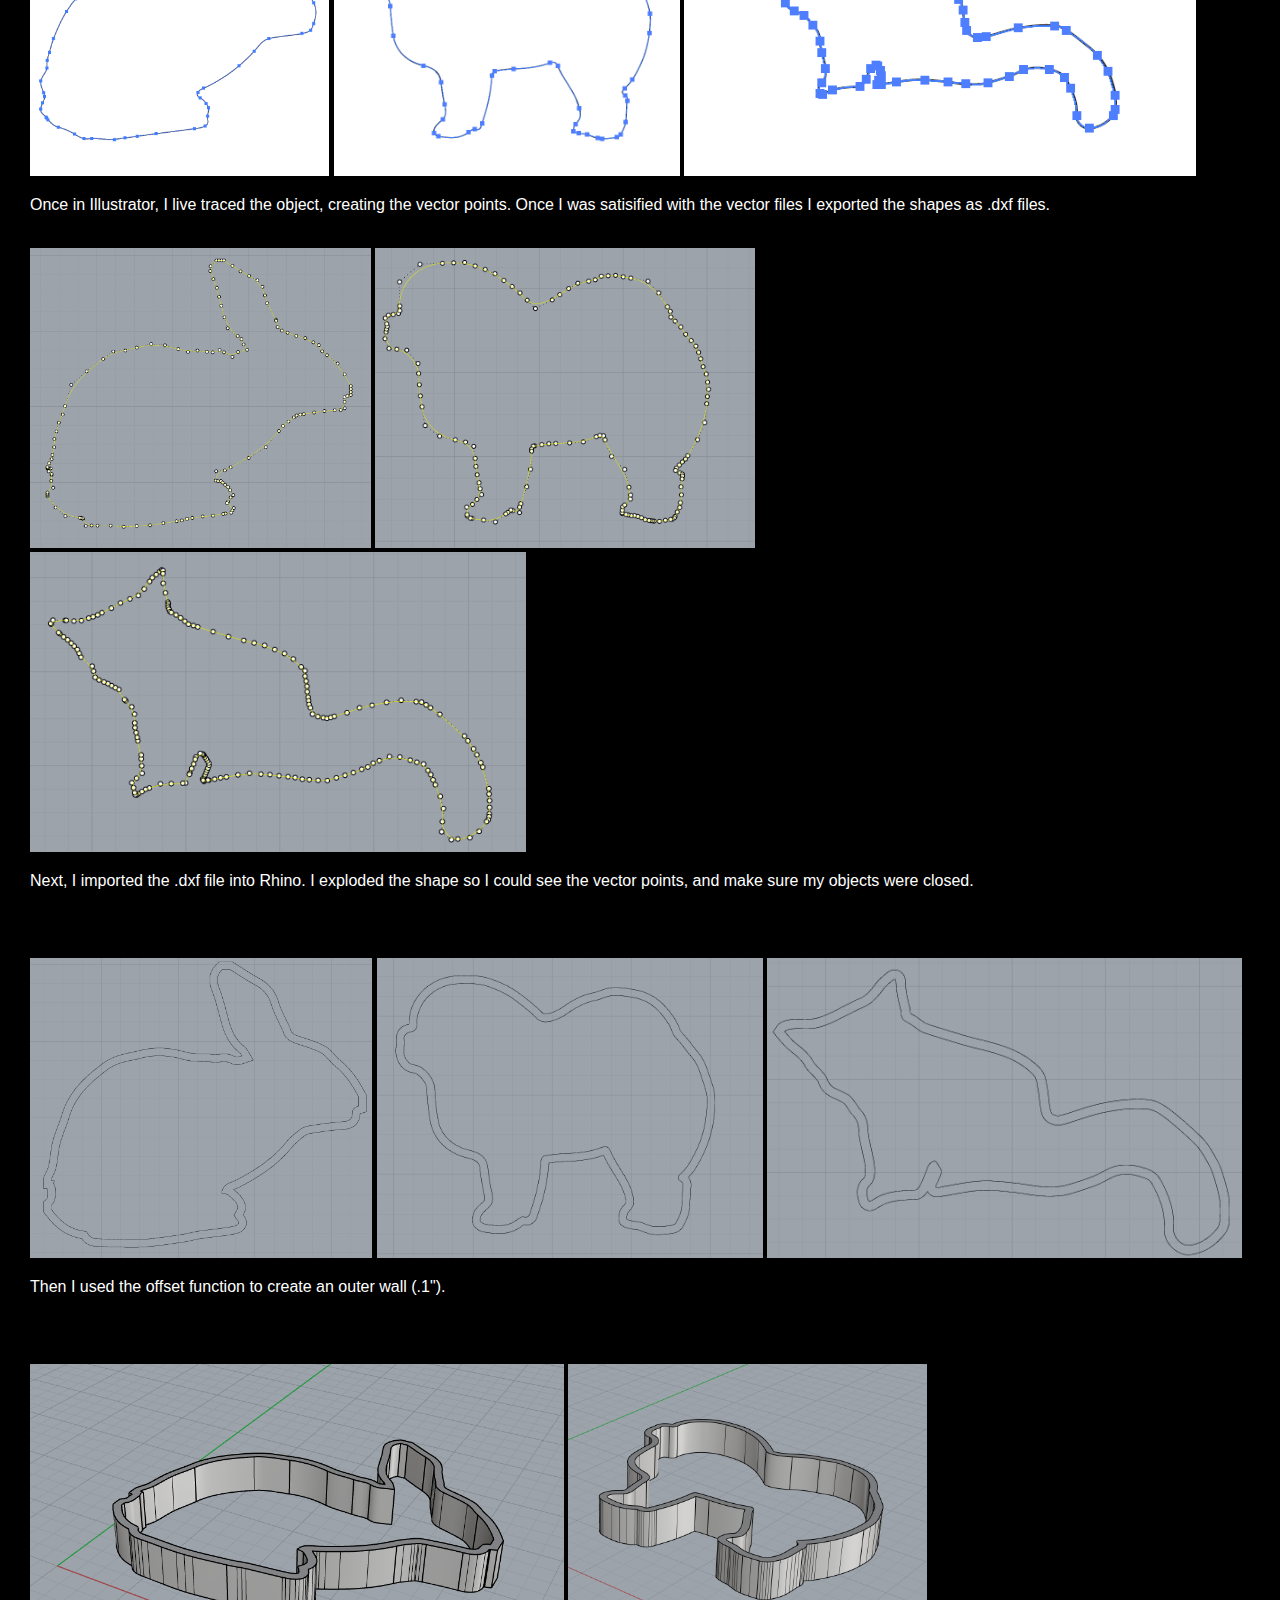
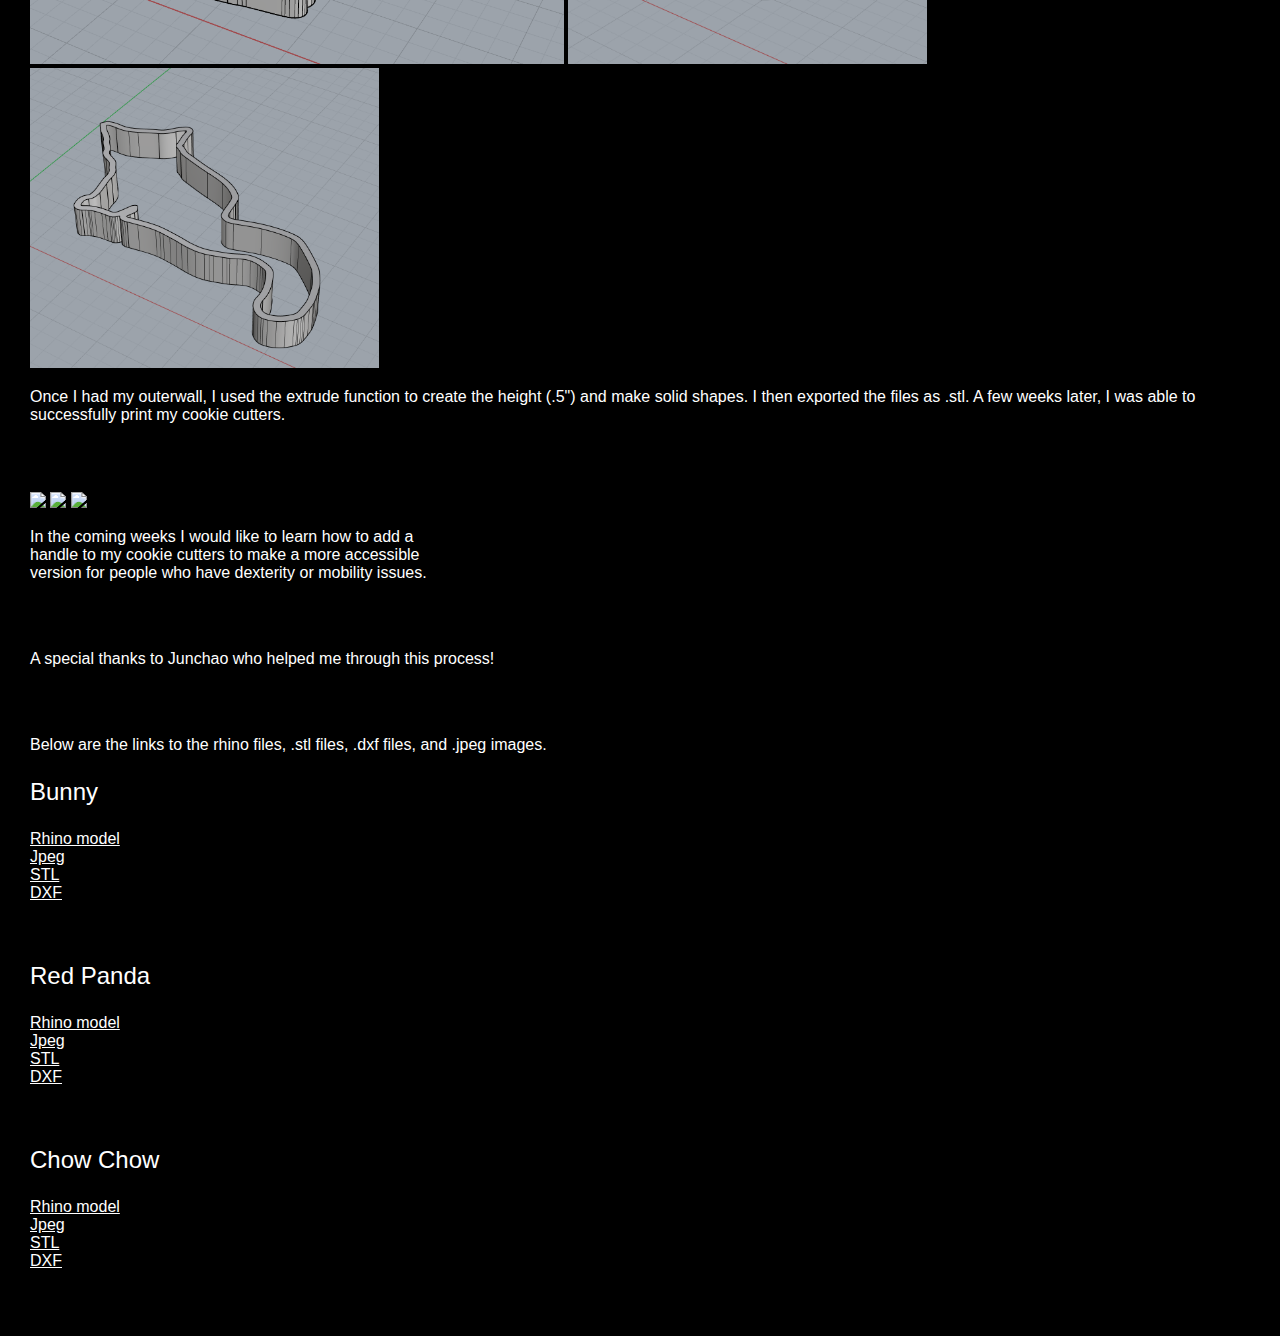
==== commit 9c8cc440: "Update assignment1.html" ====
--- a/assignment1.html
+++ b/assignment1.html
@@ -78,8 +78,15 @@
                  <img src="extruderedpanda.png" height=300></a>
             </p>
             <p>
-               Once I had my outerwall, I used the extrude function to create the height (.5") and make solid shapes. I then exported the files as .stl.
+               Once I had my outerwall, I used the extrude function to create the height (.5") and make solid shapes. I then exported the files as .stl. 
+               A few weeks later, I was able to successfully print my cookie cutters.
             </p><br><br>
+
+            <p>
+                 <img src="cookiecutter1.JPG" height=300></a>
+                 <img src="cookiecutter2.JPG" height=300></a>
+                 <img src="cookiecutter3.JPG" height=300></a>
+            </p>
 
             <p style="width: 400px"> In the coming weeks I would like to learn how to add a handle to my cookie cutters to make a more accessible version for people who have dexterity or mobility issues.</p><br><br>
             <p>A special thanks to Junchao who helped me through this process!</p><br><br>
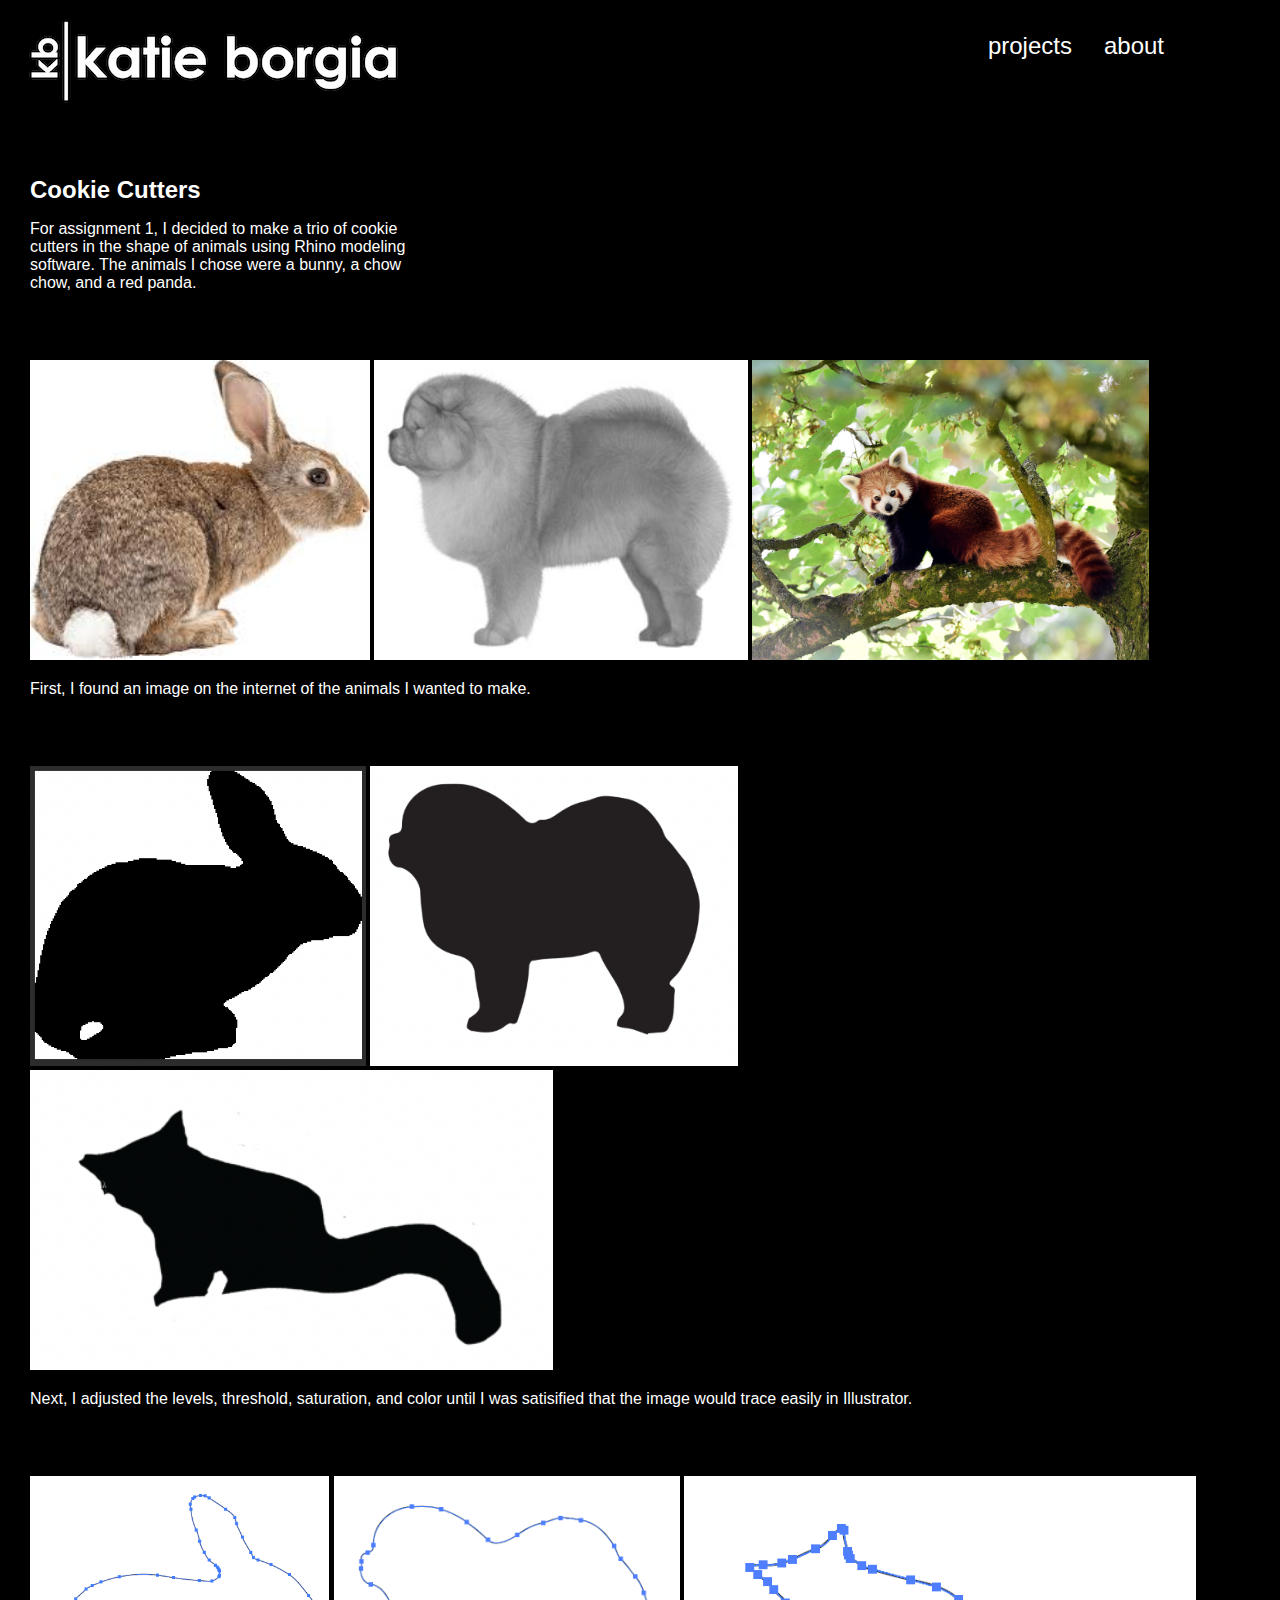
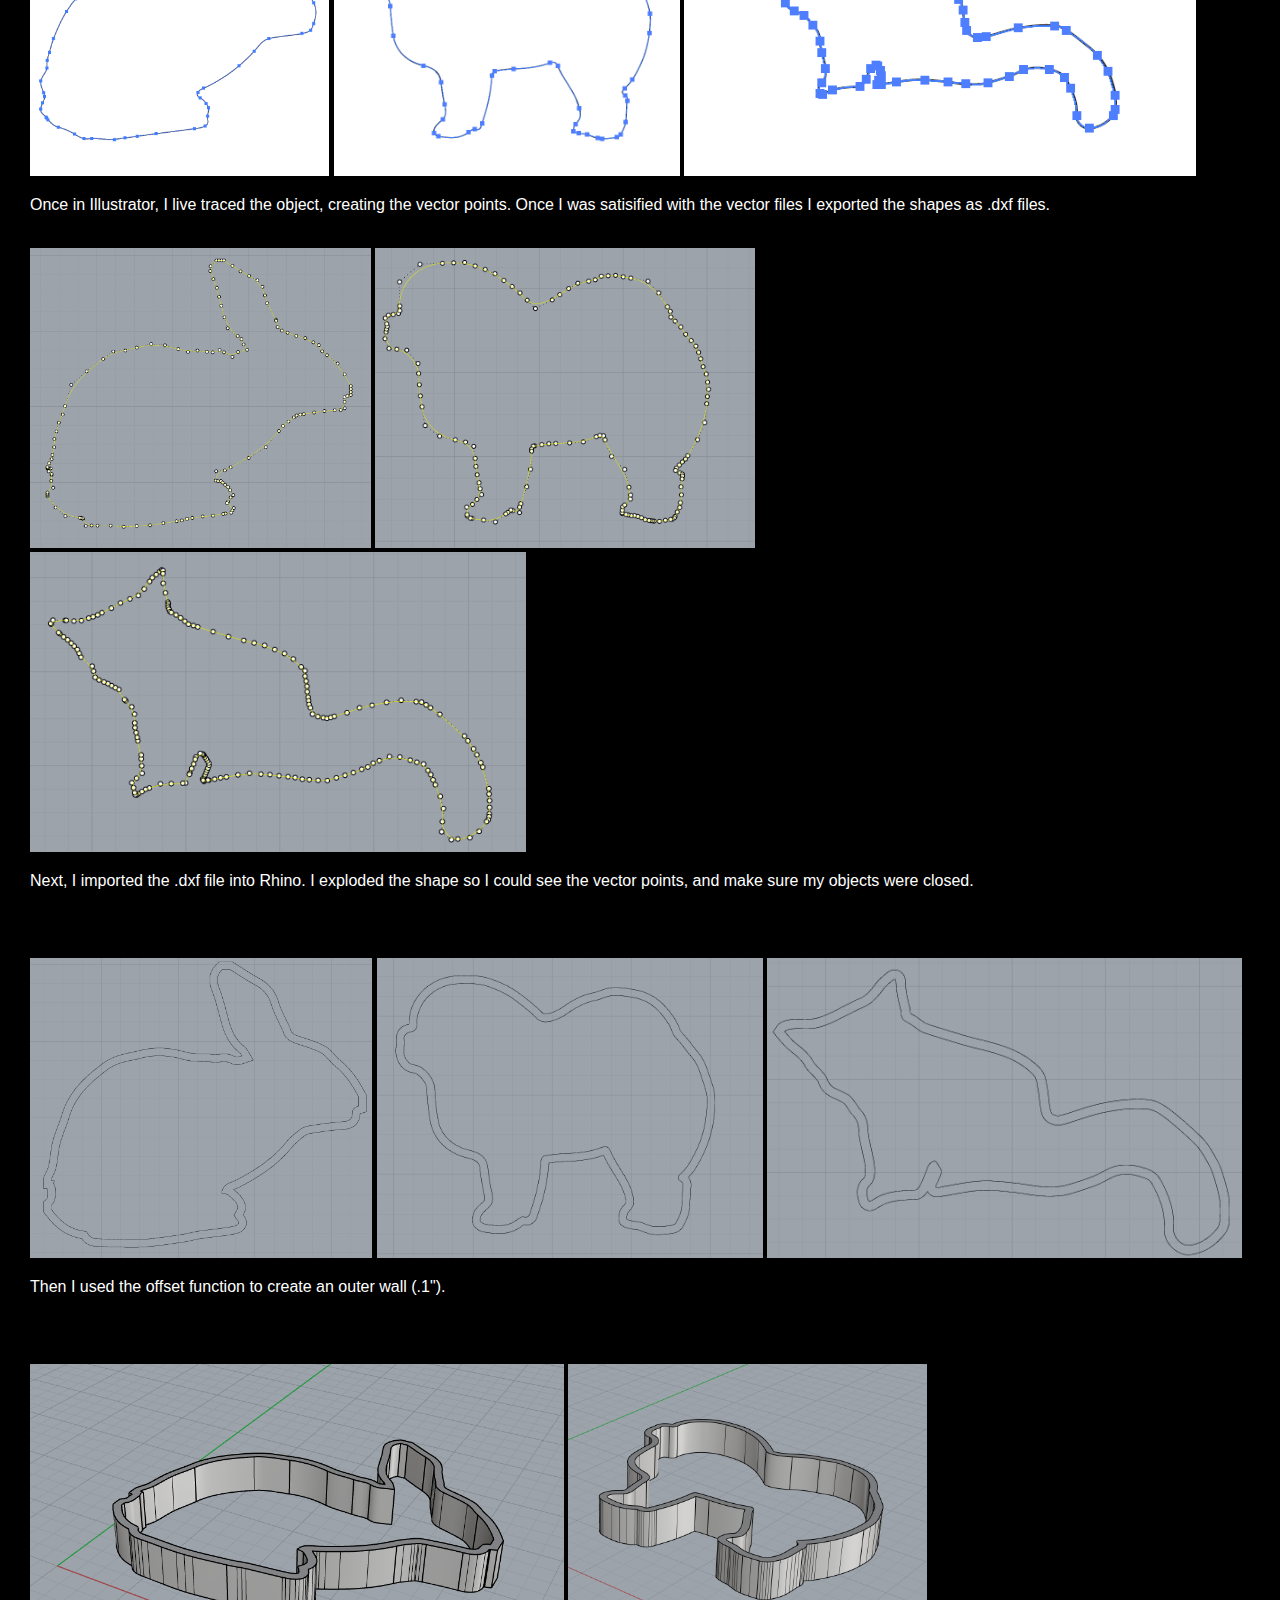
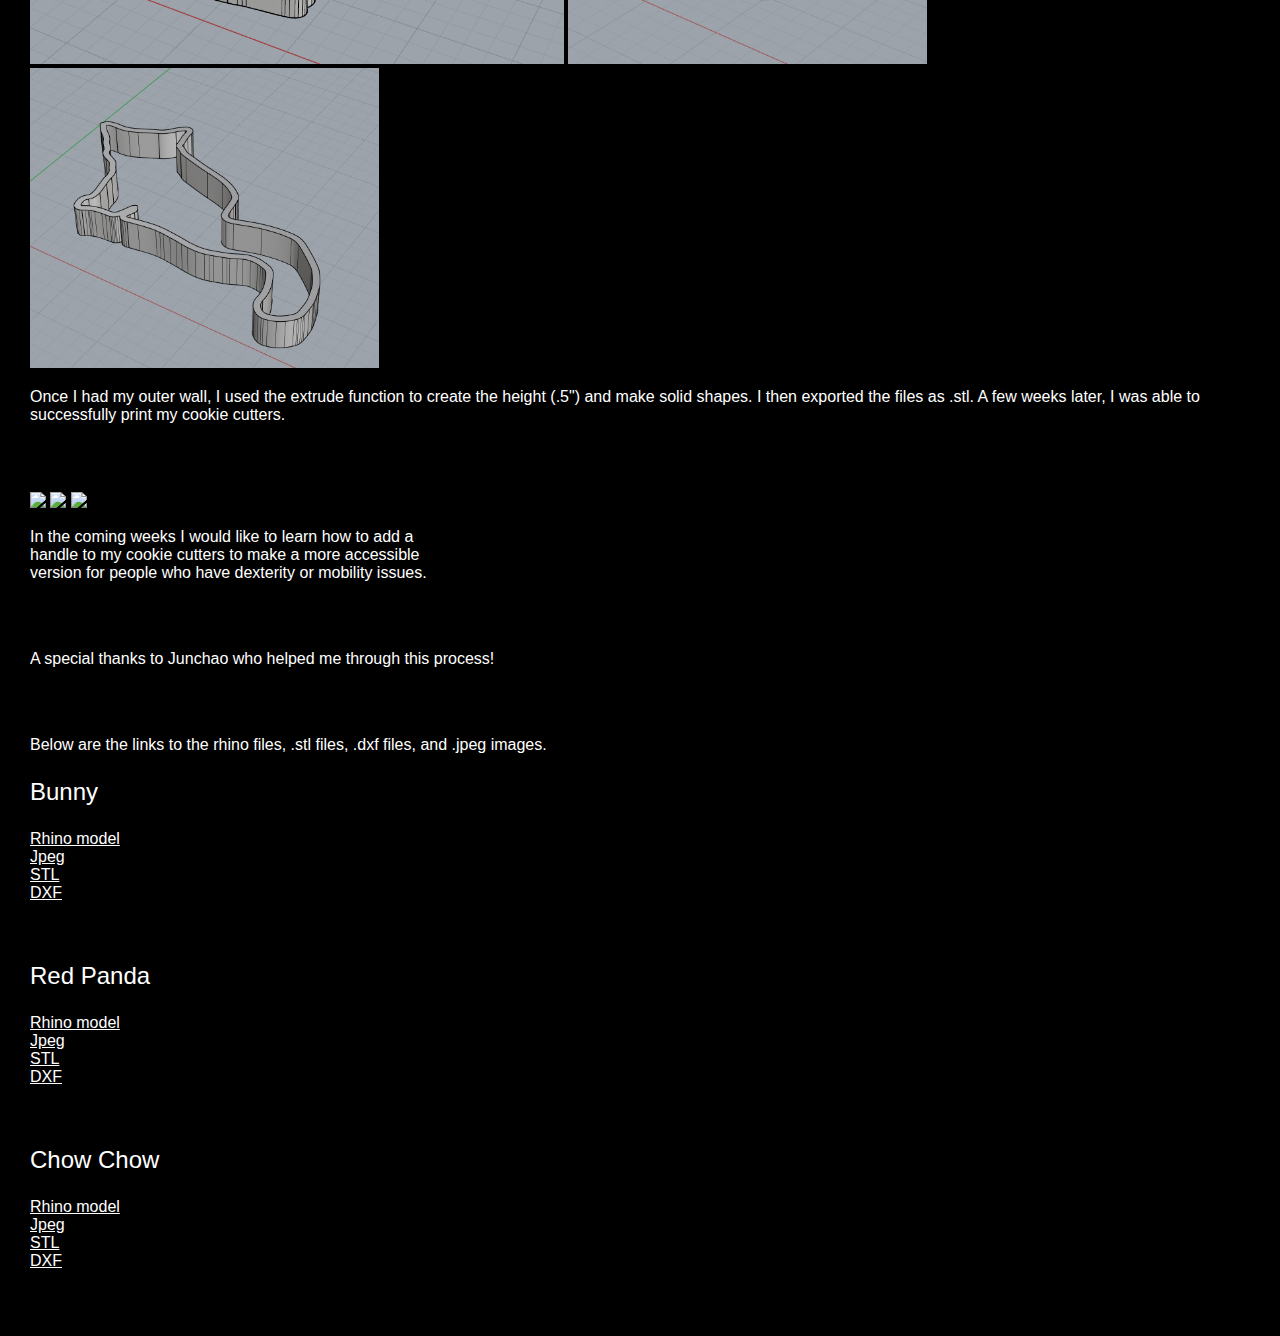
==== commit 6a836fed: "Update assignment1.html" ====
--- a/assignment1.html
+++ b/assignment1.html
@@ -78,7 +78,7 @@
                  <img src="extruderedpanda.png" height=300></a>
             </p>
             <p>
-               Once I had my outerwall, I used the extrude function to create the height (.5") and make solid shapes. I then exported the files as .stl. 
+               Once I had my outer wall, I used the extrude function to create the height (.5") and make solid shapes. I then exported the files as .stl. 
                A few weeks later, I was able to successfully print my cookie cutters.
             </p><br><br>
 
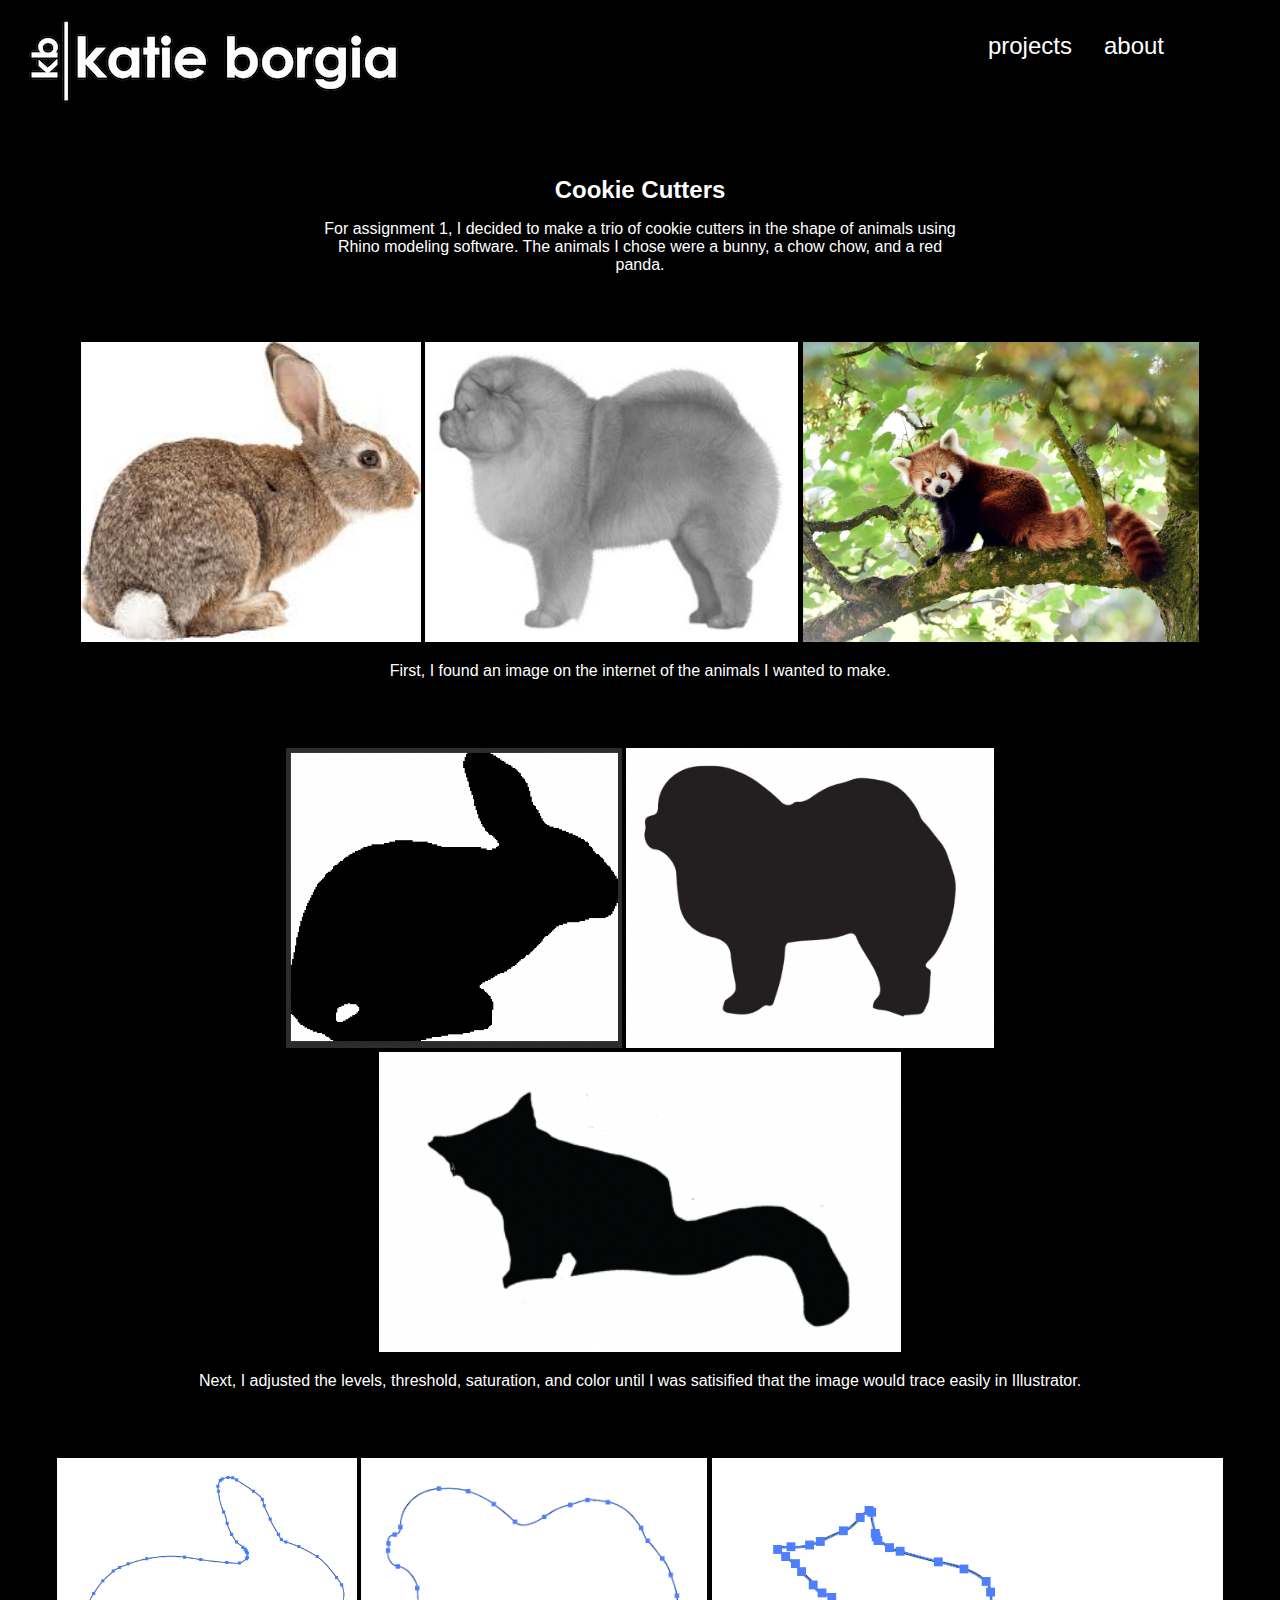
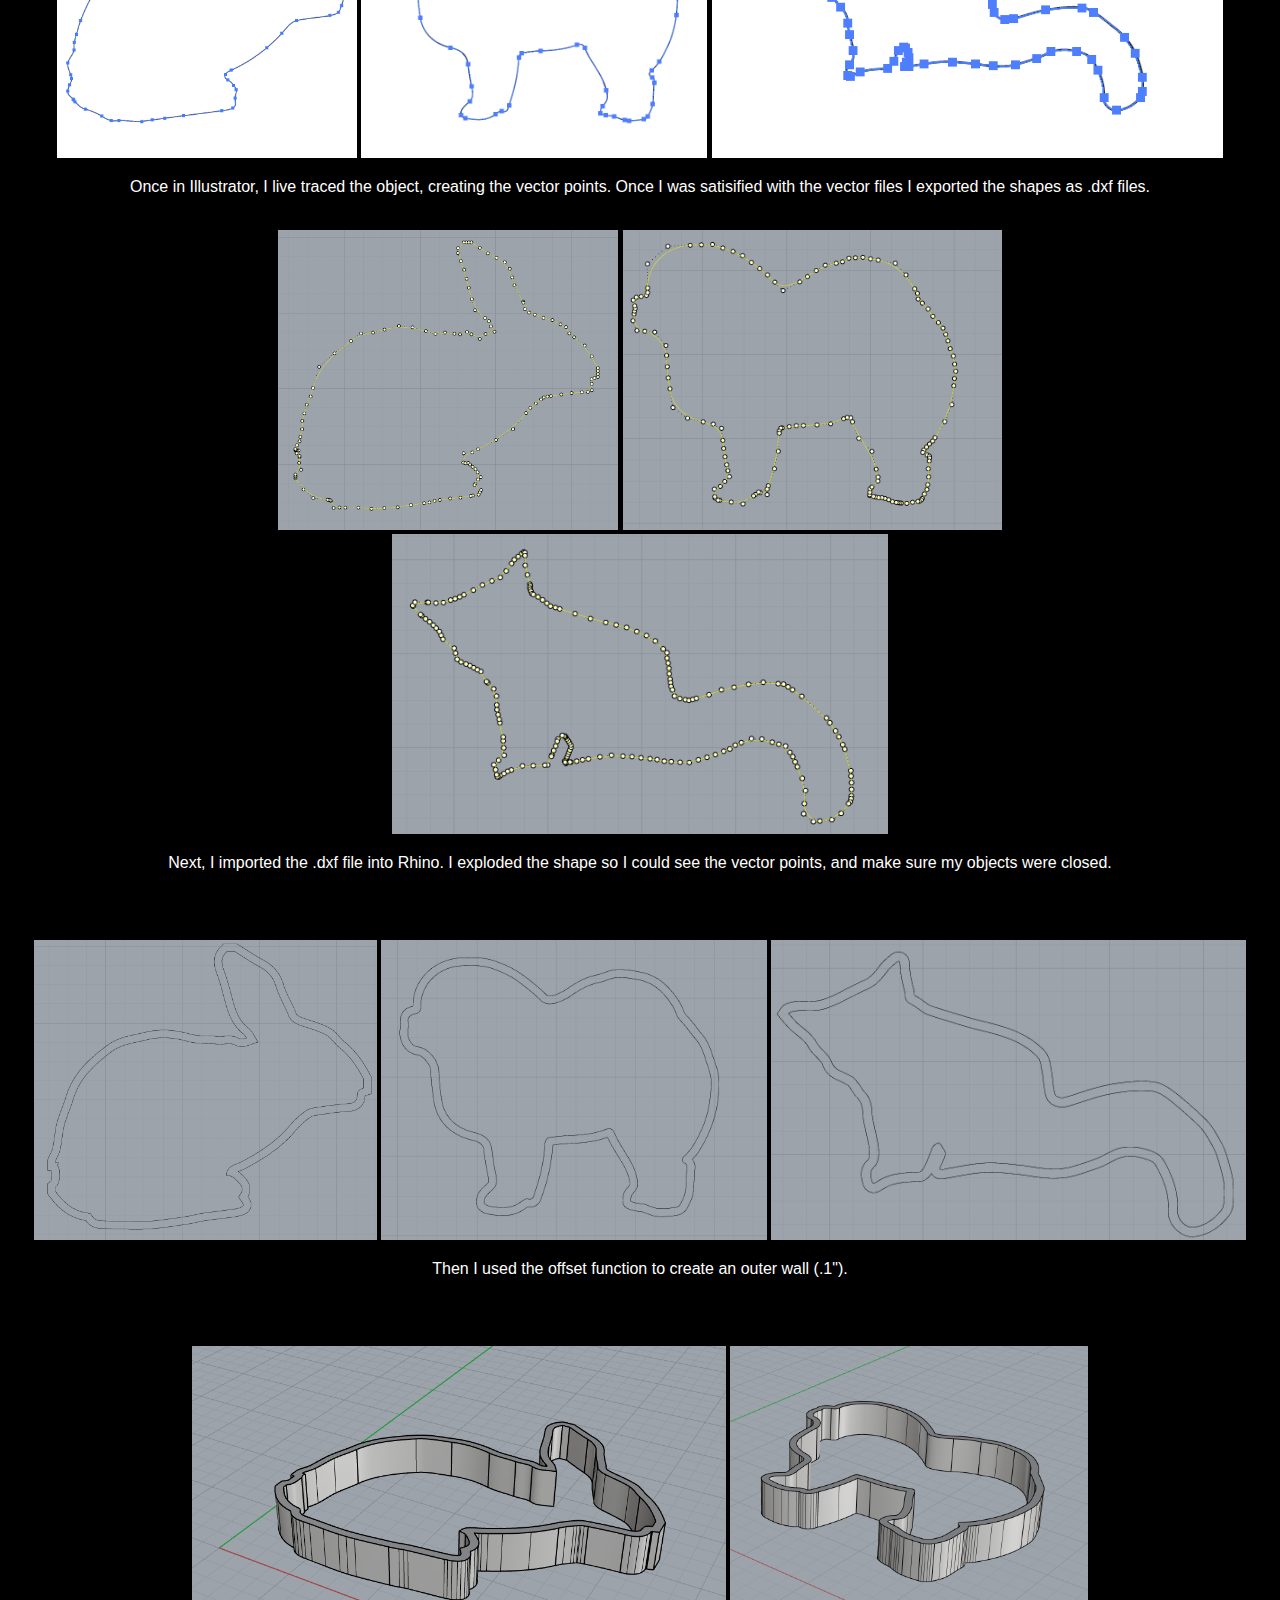
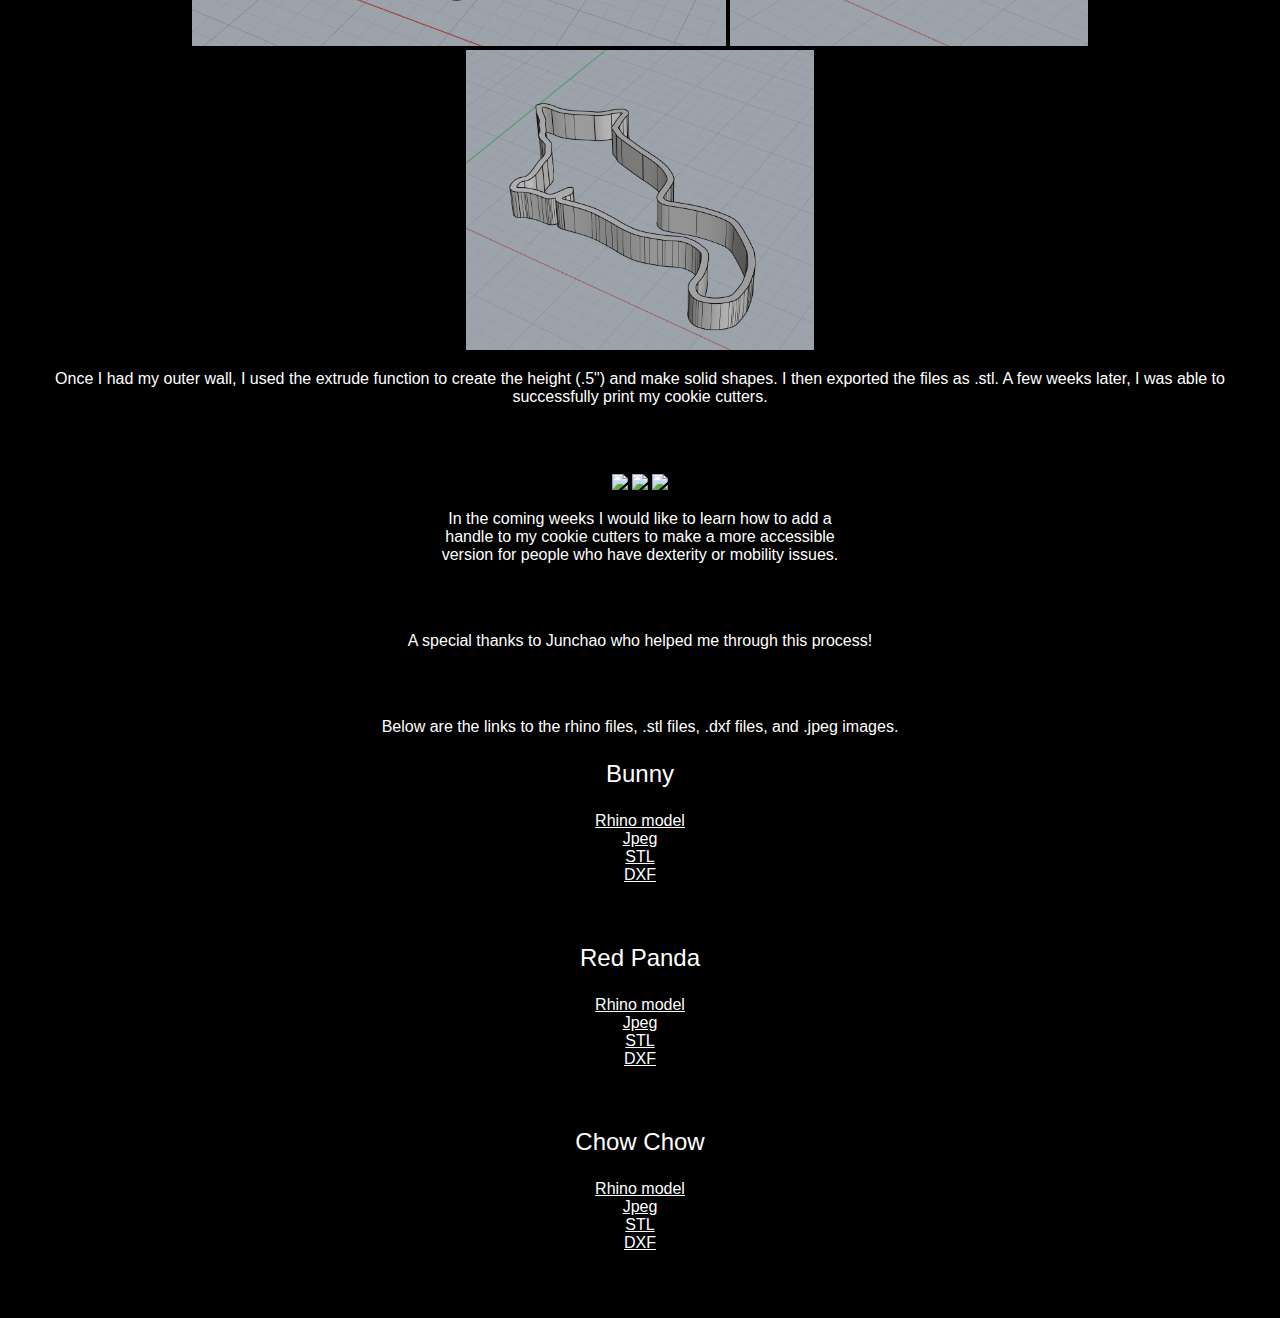
==== commit 4a0451aa: "Update assignment1.html" ====
--- a/assignment1.html
+++ b/assignment1.html
@@ -20,55 +20,55 @@
       </nav>
     </header>
 
-        <div class="header">
-            <h1>Cookie Cutters</h1>
-          <p style="width: 400px">For assignment 1, I decided to make a trio of cookie cutters in the shape of animals using Rhino modeling software. The animals I chose were a bunny, a chow chow, and a red panda.
+        <div class="header"; align="center">
+            <h1 align="center">Cookie Cutters</h1>
+          <p style="width: 650px"; align="center">For assignment 1, I decided to make a trio of cookie cutters in the shape of animals using Rhino modeling software. The animals I chose were a bunny, a chow chow, and a red panda.
             </p><br><br>
             
-            <p>
+            <p align="center">
                 <img src="bunny.jpeg" height=300></a>
                 <img src="chowchow.jpeg" height=300></a>
                 <img src="red panda.jpeg" height=300></a>
             </p>
-            <p>
+            <p align="center">
                 First, I found an image on the internet of the animals I wanted to make.
             </p><br><br>
     
  
-            <p>
+            <p align="center">
                  <img src="threshold.png" height=300></a>
                  <img src="thresholdchowchow.png" height=300></a>
                  <img src="thresholdredpanda.png" height=300></a>
             </p>
-            <p>
+            <p align="center">
                 Next, I adjusted the levels, threshold, saturation, and color until I was satisified that the image would trace easily in Illustrator.
             </p><br><br>
 
             
-            <p>
+            <p align="center">
                  <img src="vectorbunny.png" height=300></a>
                  <img src="vectorchowchow.png" height=300></a>
                  <img src="vectorredpanda.png" height=300></a>
             </p>
-            <p>
+            <p align="center">
                 Once in Illustrator, I live traced the object, creating the vector points. Once I was satisified with the 
                 vector files I exported the shapes as .dxf files.<br><br>
             </p>
-            <p>
+            <p align="center">
                  <img src="exploded.png" height=300></a>
                  <img src="exploded chow chow.png" height=300></a>
                  <img src="exploderedpanda.png" height=300></a>
             </p>
-            <p>
+            <p align="center">
                Next, I imported the .dxf file into Rhino. I exploded the shape so I could see the vector points, and make sure my objects were closed.
             </p><br><br>
             
-            <p>
+            <p align="center">
                  <img src="offset.png" height=300></a>
                  <img src="offsetchowchow.png" height=300></a>
                  <img src="offsetredpanda.png" height=300></a>
             </p>
-            <p>
+            <p align="center">
                Then I used the offset function to create an outer wall (.1").
             </p><br><br>
            
@@ -77,36 +77,36 @@
                  <img src="extrudechowchow.png" height=300></a>
                  <img src="extruderedpanda.png" height=300></a>
             </p>
-            <p>
+            <p align="center">
                Once I had my outer wall, I used the extrude function to create the height (.5") and make solid shapes. I then exported the files as .stl. 
                A few weeks later, I was able to successfully print my cookie cutters.
             </p><br><br>
 
-            <p>
+            <p align="center">
                  <img src="cookiecutter1.JPG" height=300></a>
                  <img src="cookiecutter2.JPG" height=300></a>
                  <img src="cookiecutter3.JPG" height=300></a>
             </p>
 
-            <p style="width: 400px"> In the coming weeks I would like to learn how to add a handle to my cookie cutters to make a more accessible version for people who have dexterity or mobility issues.</p><br><br>
-            <p>A special thanks to Junchao who helped me through this process!</p><br><br>
-            <p>Below are the links to the rhino files, .stl files, .dxf files, and .jpeg images.</p>
+            <p style="width: 400px"; align="center"> In the coming weeks I would like to learn how to add a handle to my cookie cutters to make a more accessible version for people who have dexterity or mobility issues.</p><br><br>
+            <p align="center">A special thanks to Junchao who helped me through this process!</p><br><br>
+            <p align="center">Below are the links to the rhino files, .stl files, .dxf files, and .jpeg images.</p>
                 
-                <p style="font-size: 24px">Bunny</p>
+                <p style="font-size: 24px"; align="center">Bunny</p>
                 <a href="bunny.3dm">Rhino model</a><br>
                 <a href="bunny.jpeg">Jpeg</a><br>
                 <a href="bunny.stl">STL</a><br>
                 <a href="bunny.dxf">DXF</a><br><br><br>
                
                 
-                <p style="font-size: 24px">Red Panda</p>
+                <p style="font-size: 24px"; align="center">Red Panda</p>
                 <a href="redpanda.3dm">Rhino model</a><br>
                 <a href="red panda.jpeg">Jpeg</a><br>
                 <a href="redpanda.stl">STL</a><br>
                 <a href="redpanda.dxf">DXF</a><br><br><br>
                 
                 
-                <p style="font-size: 24px">Chow Chow</p>
+                <p style="font-size: 24px"; align="center">Chow Chow</p>
                 <a href="chowchow.3dm">Rhino model</a><br>
                 <a href="chowchow.jpeg">Jpeg</a><br>
                 <a href="chowchow.stl">STL</a><br>
--- a/style.css
+++ b/style.css
@@ -2,7 +2,7 @@
 html, body {
   padding: 0 0 0 0;
   margin: 0;
-  font-family: 'Didact Gothic', sans-serif;
+  font-family: 'Poppins', sans-serif;
   background-color: #000;
   color:#ffffff;
 }
@@ -25,7 +25,7 @@
 }
 
 ul {
-        font-family: 'Didact Gothic', sans-serif;
+        font-family: 'Poppins', sans-serif;
         list-style-type: none;
         margin-right: 100px;
         padding: 0;
@@ -52,7 +52,7 @@
     }
 
   .assignment {
-  font-family: 'Didact Gothic', sans-serif;
+  font-family: 'Poppins', sans-serif;
   padding: 20px 20px 20px 0px;
   width: 400px;
   height: 350px;
@@ -84,6 +84,28 @@
         text-align: left;
         font-size: 24px;
     }
+
+div.gallery {
+        margin: 20px;
+        float:left;
+        width: 400px;
+    }
+
+    .gallery:hover {
+        color: red;
+    }
+
+    div.gallery img {
+        width: 100%;
+        height: auto;
+    }
+
+    div.desc {
+        padding: 20px;
+        text-align: left;
+        font-size: 24px;
+    }
+
 .introduction img {
   float: left;
   margin-left: 20px;
@@ -92,6 +114,7 @@
 .introduction p {
   margin-left: 20px;
   font-size: 24px;
+  margin-top: 0px;
 }
 
 .footer {
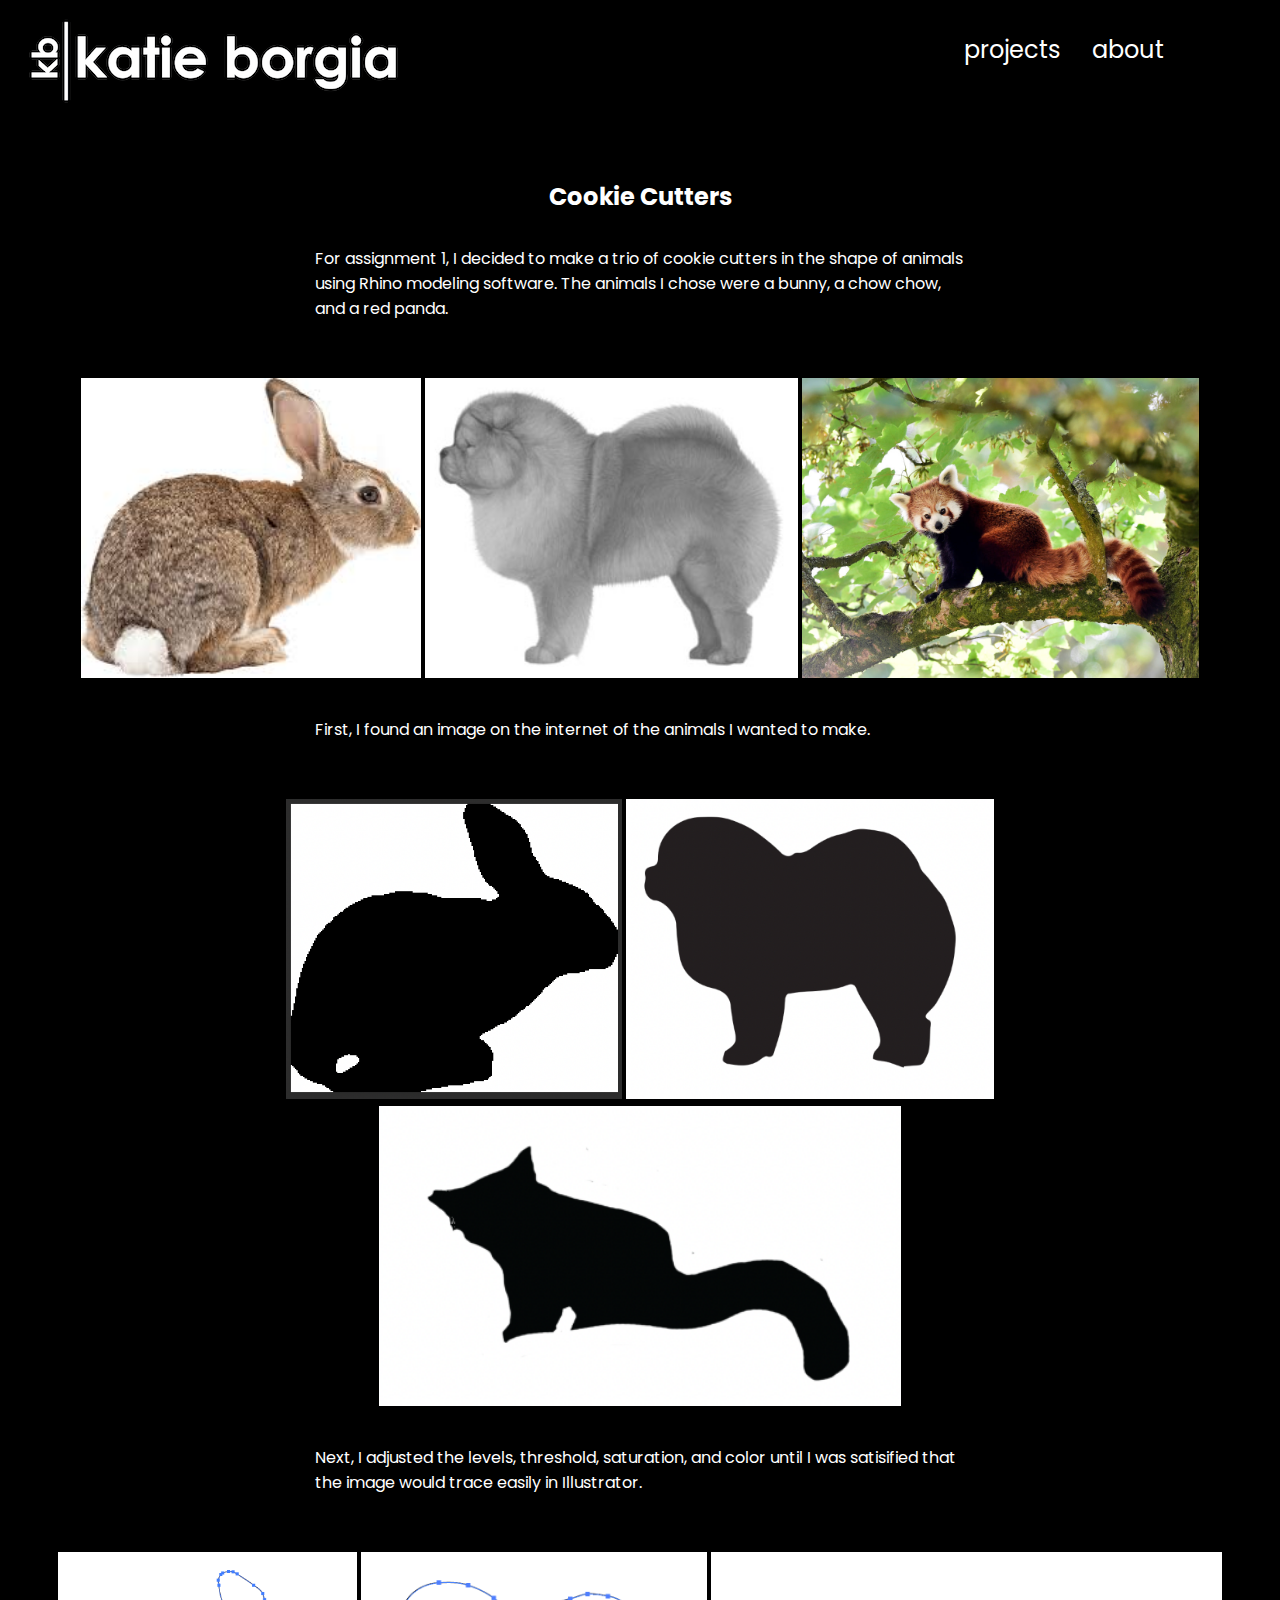
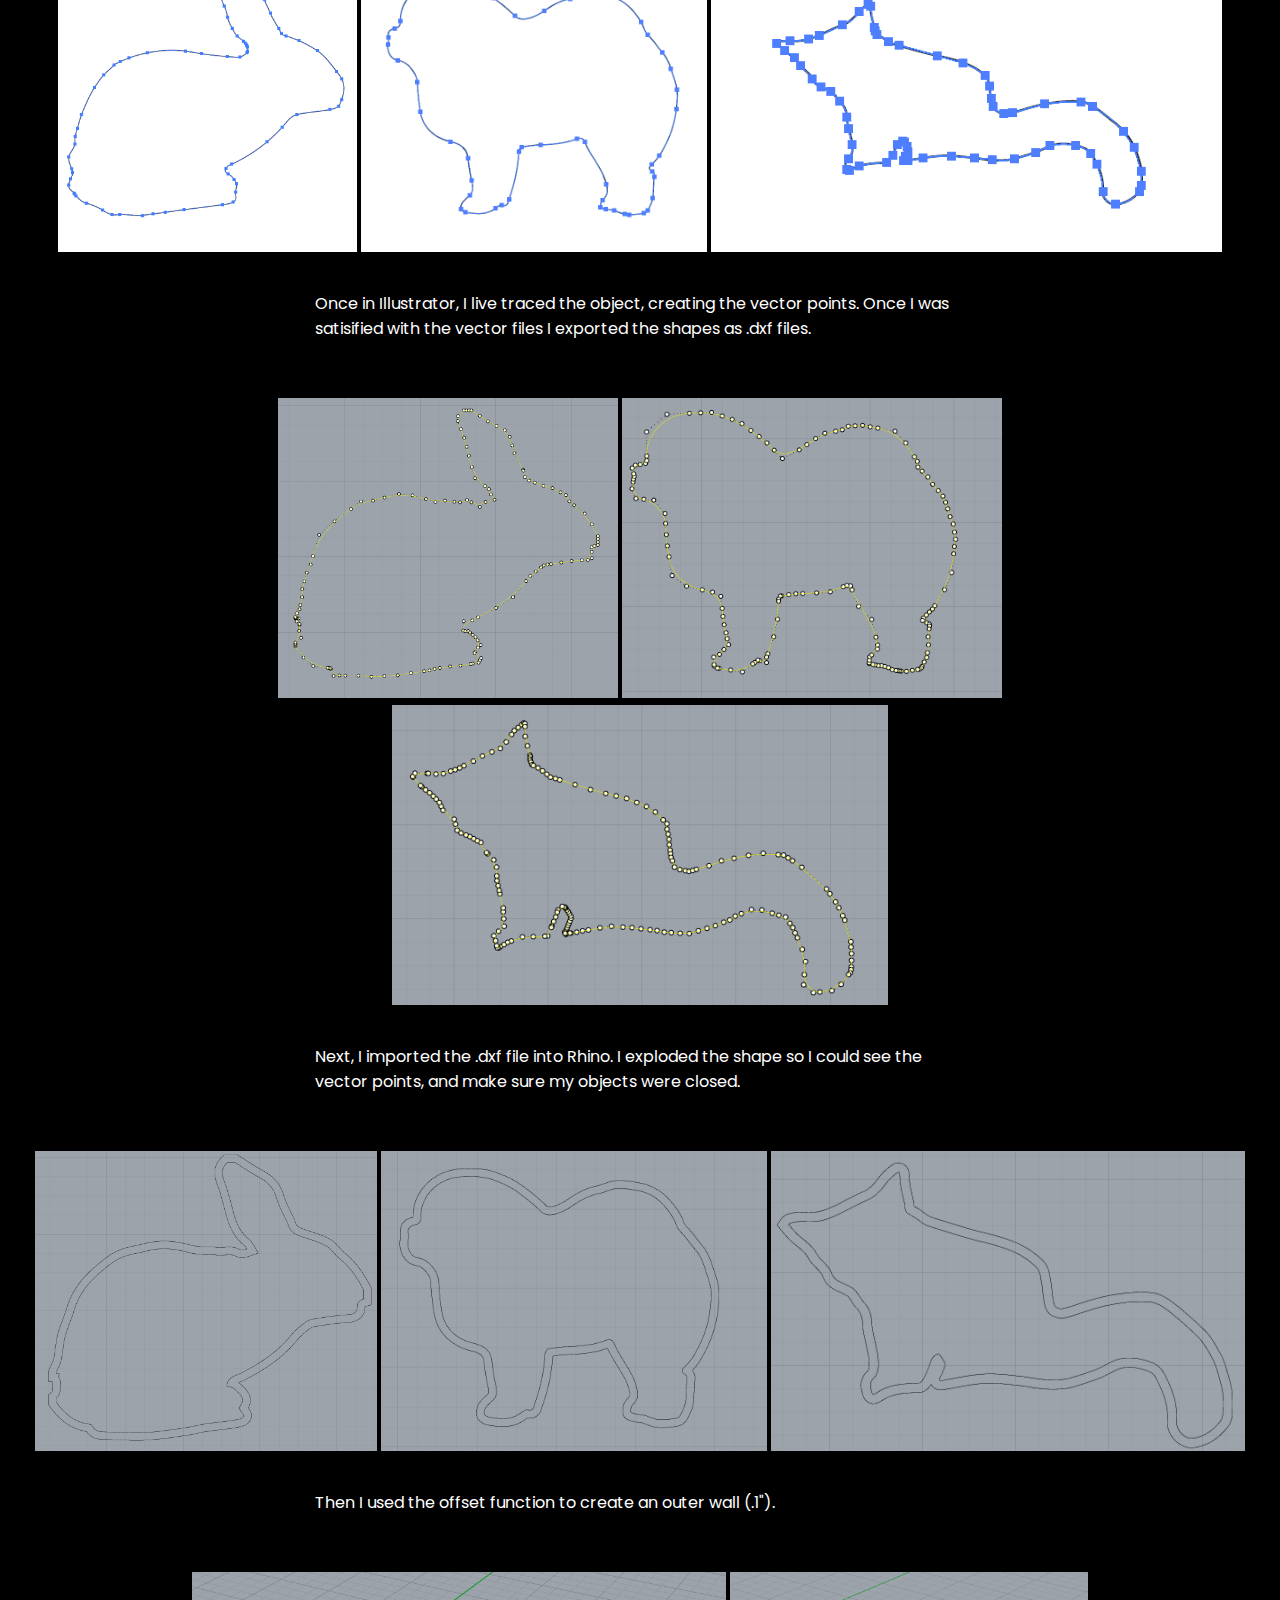
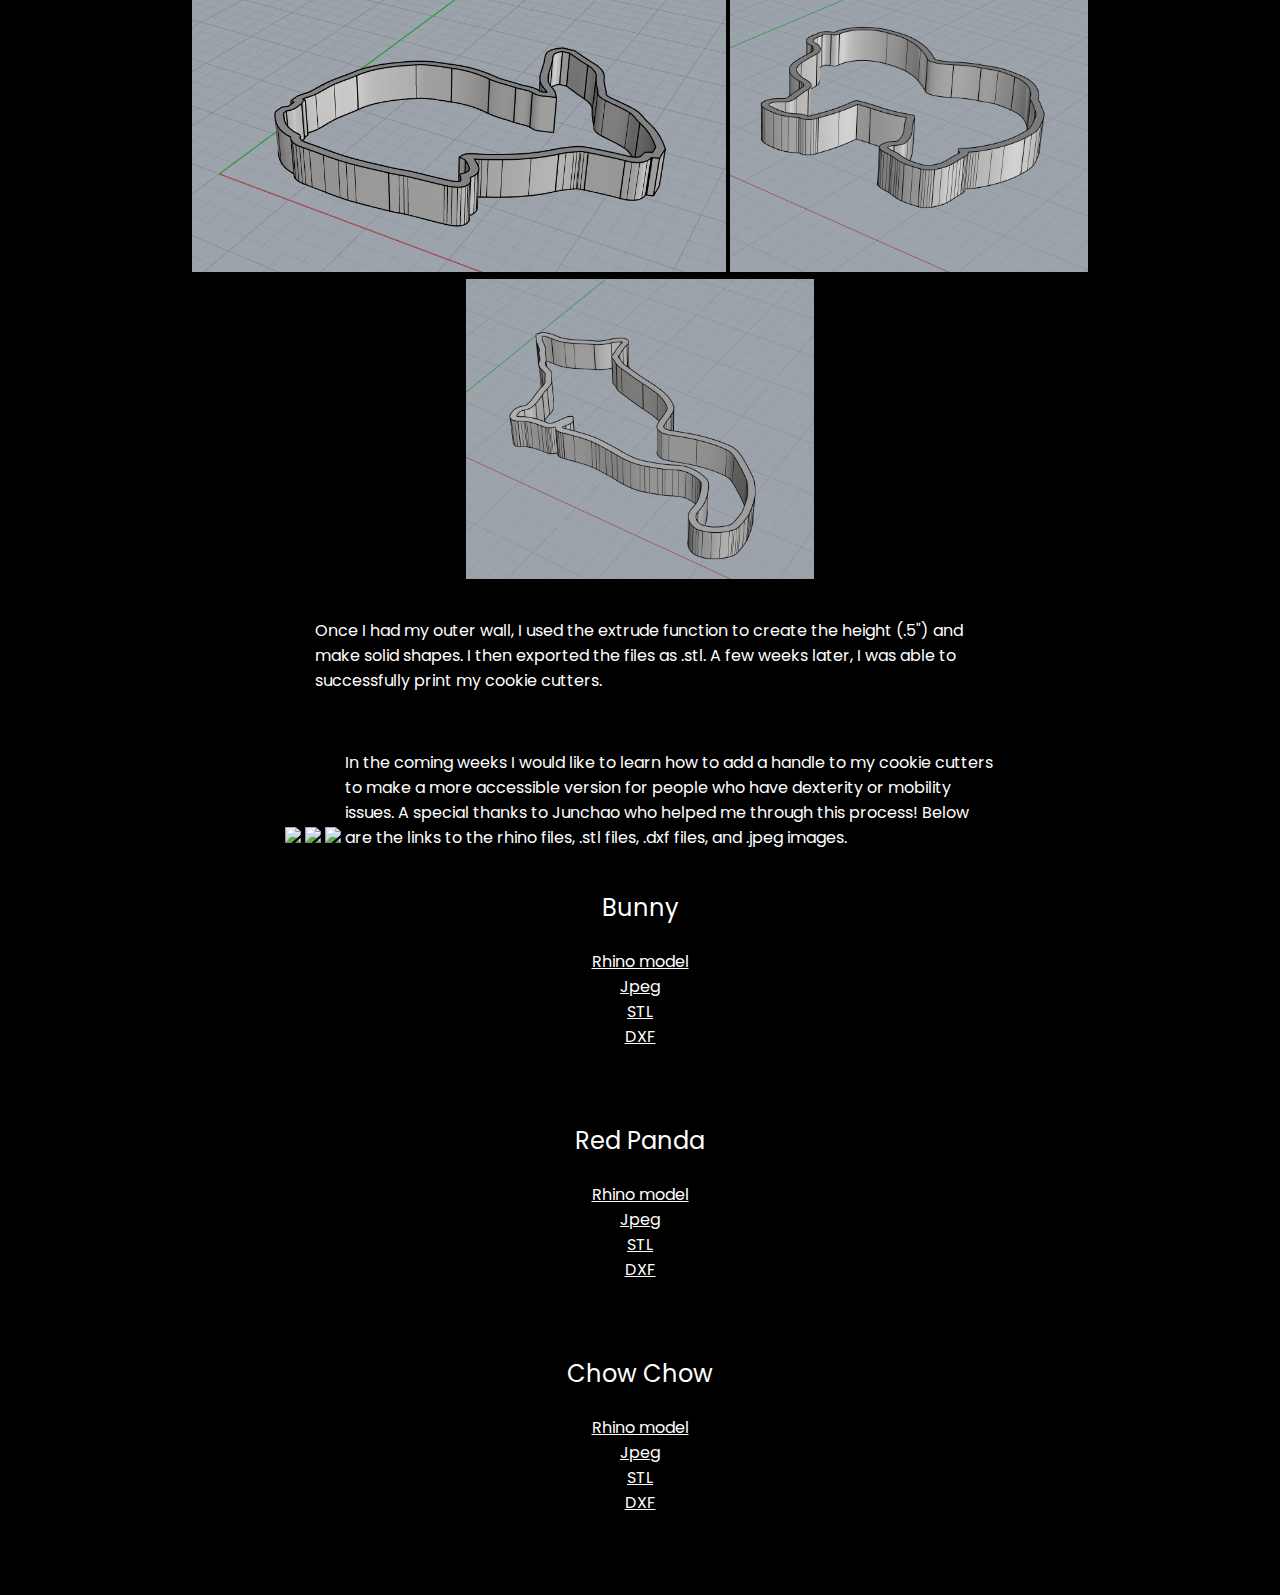
==== commit 92d88bfb: "Update assignment1.html" ====
--- a/assignment1.html
+++ b/assignment1.html
@@ -7,6 +7,8 @@
         <title>Katie Borgia's Assignment 1 Page!</title> 
 
         <link href="style.css" media="screen" rel="stylesheet" type="text/css" />
+        <link rel="preconnect" href="https://fonts.gstatic.com">
+	    <link href="https://fonts.googleapis.com/css2?family=Poppins&display=swap" rel="stylesheet">
 
     </head> 
     <body> 
@@ -20,77 +22,77 @@
       </nav>
     </header>
 
-        <div class="header"; align="center">
-            <h1 align="center">Cookie Cutters</h1>
-          <p style="width: 650px"; align="center">For assignment 1, I decided to make a trio of cookie cutters in the shape of animals using Rhino modeling software. The animals I chose were a bunny, a chow chow, and a red panda.
+        <div class="header"; align="center"> 
+            <h1 style="display: inline-block; text-align: left;">Cookie Cutters</h1><br>
+          <p style="width: 650px; display: inline-block; text-align: left;">For assignment 1, I decided to make a trio of cookie cutters in the shape of animals using Rhino modeling software. The animals I chose were a bunny, a chow chow, and a red panda.
             </p><br><br>
             
-            <p align="center">
+            <p "align="center">
                 <img src="bunny.jpeg" height=300></a>
                 <img src="chowchow.jpeg" height=300></a>
                 <img src="red panda.jpeg" height=300></a>
             </p>
-            <p align="center">
+            <p style="width: 650px; display: inline-block; text-align: left;">
                 First, I found an image on the internet of the animals I wanted to make.
             </p><br><br>
     
  
-            <p align="center">
+            <p "align="center">
                  <img src="threshold.png" height=300></a>
                  <img src="thresholdchowchow.png" height=300></a>
                  <img src="thresholdredpanda.png" height=300></a>
             </p>
-            <p align="center">
+            <p style="width: 650px; display: inline-block; text-align: left;">
                 Next, I adjusted the levels, threshold, saturation, and color until I was satisified that the image would trace easily in Illustrator.
             </p><br><br>
 
             
-            <p align="center">
+            <p "align="center">
                  <img src="vectorbunny.png" height=300></a>
                  <img src="vectorchowchow.png" height=300></a>
                  <img src="vectorredpanda.png" height=300></a>
             </p>
-            <p align="center">
+            <p style="width: 650px; display: inline-block; text-align: left;">
                 Once in Illustrator, I live traced the object, creating the vector points. Once I was satisified with the 
                 vector files I exported the shapes as .dxf files.<br><br>
             </p>
-            <p align="center">
+            <p "align="center">
                  <img src="exploded.png" height=300></a>
                  <img src="exploded chow chow.png" height=300></a>
                  <img src="exploderedpanda.png" height=300></a>
             </p>
-            <p align="center">
+            <p style="width: 650px;display: inline-block; text-align: left;">
                Next, I imported the .dxf file into Rhino. I exploded the shape so I could see the vector points, and make sure my objects were closed.
             </p><br><br>
             
-            <p align="center">
+            <p "align="center">
                  <img src="offset.png" height=300></a>
                  <img src="offsetchowchow.png" height=300></a>
                  <img src="offsetredpanda.png" height=300></a>
             </p>
-            <p align="center">
+            <p style="width: 650px; display: inline-block; text-align: left;">
                Then I used the offset function to create an outer wall (.1").
             </p><br><br>
            
-              <p>
+              <p "align="center">
                  <img src="extrude.png" height=300></a>
                  <img src="extrudechowchow.png" height=300></a>
                  <img src="extruderedpanda.png" height=300></a>
             </p>
-            <p align="center">
+            <p style="width: 650px; display: inline-block; text-align: left;">
                Once I had my outer wall, I used the extrude function to create the height (.5") and make solid shapes. I then exported the files as .stl. 
                A few weeks later, I was able to successfully print my cookie cutters.
             </p><br><br>
 
-            <p align="center">
+            <p style="display: inline-block; text-align: left;">
                  <img src="cookiecutter1.JPG" height=300></a>
                  <img src="cookiecutter2.JPG" height=300></a>
                  <img src="cookiecutter3.JPG" height=300></a>
             </p>
 
-            <p style="width: 400px"; align="center"> In the coming weeks I would like to learn how to add a handle to my cookie cutters to make a more accessible version for people who have dexterity or mobility issues.</p><br><br>
-            <p align="center">A special thanks to Junchao who helped me through this process!</p><br><br>
-            <p align="center">Below are the links to the rhino files, .stl files, .dxf files, and .jpeg images.</p>
+            <p style="width: 650px; display: inline-block; text-align: left;"> In the coming weeks I would like to learn how to add a handle to my cookie cutters to make a more accessible version for people who have dexterity or mobility issues.
+            A special thanks to Junchao who helped me through this process!
+            Below are the links to the rhino files, .stl files, .dxf files, and .jpeg images.</p><br>
                 
                 <p style="font-size: 24px"; align="center">Bunny</p>
                 <a href="bunny.3dm">Rhino model</a><br>
